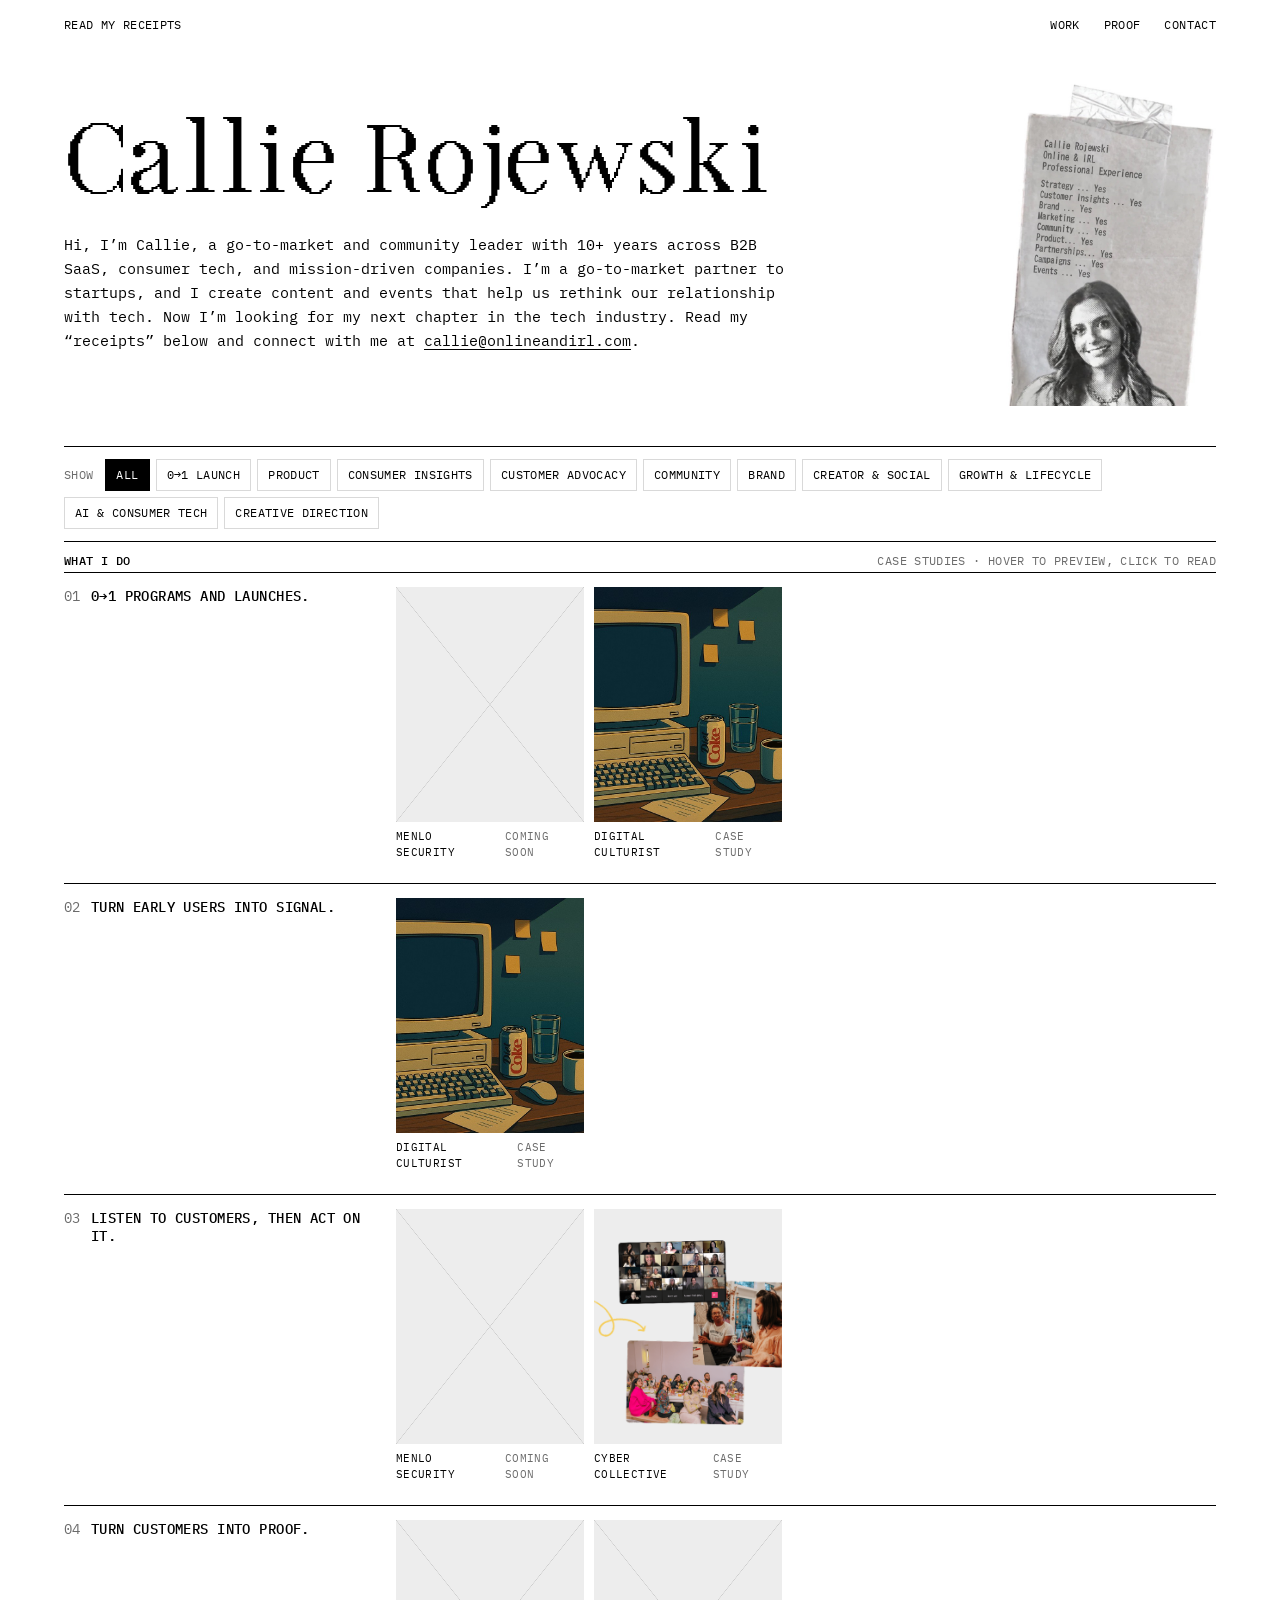
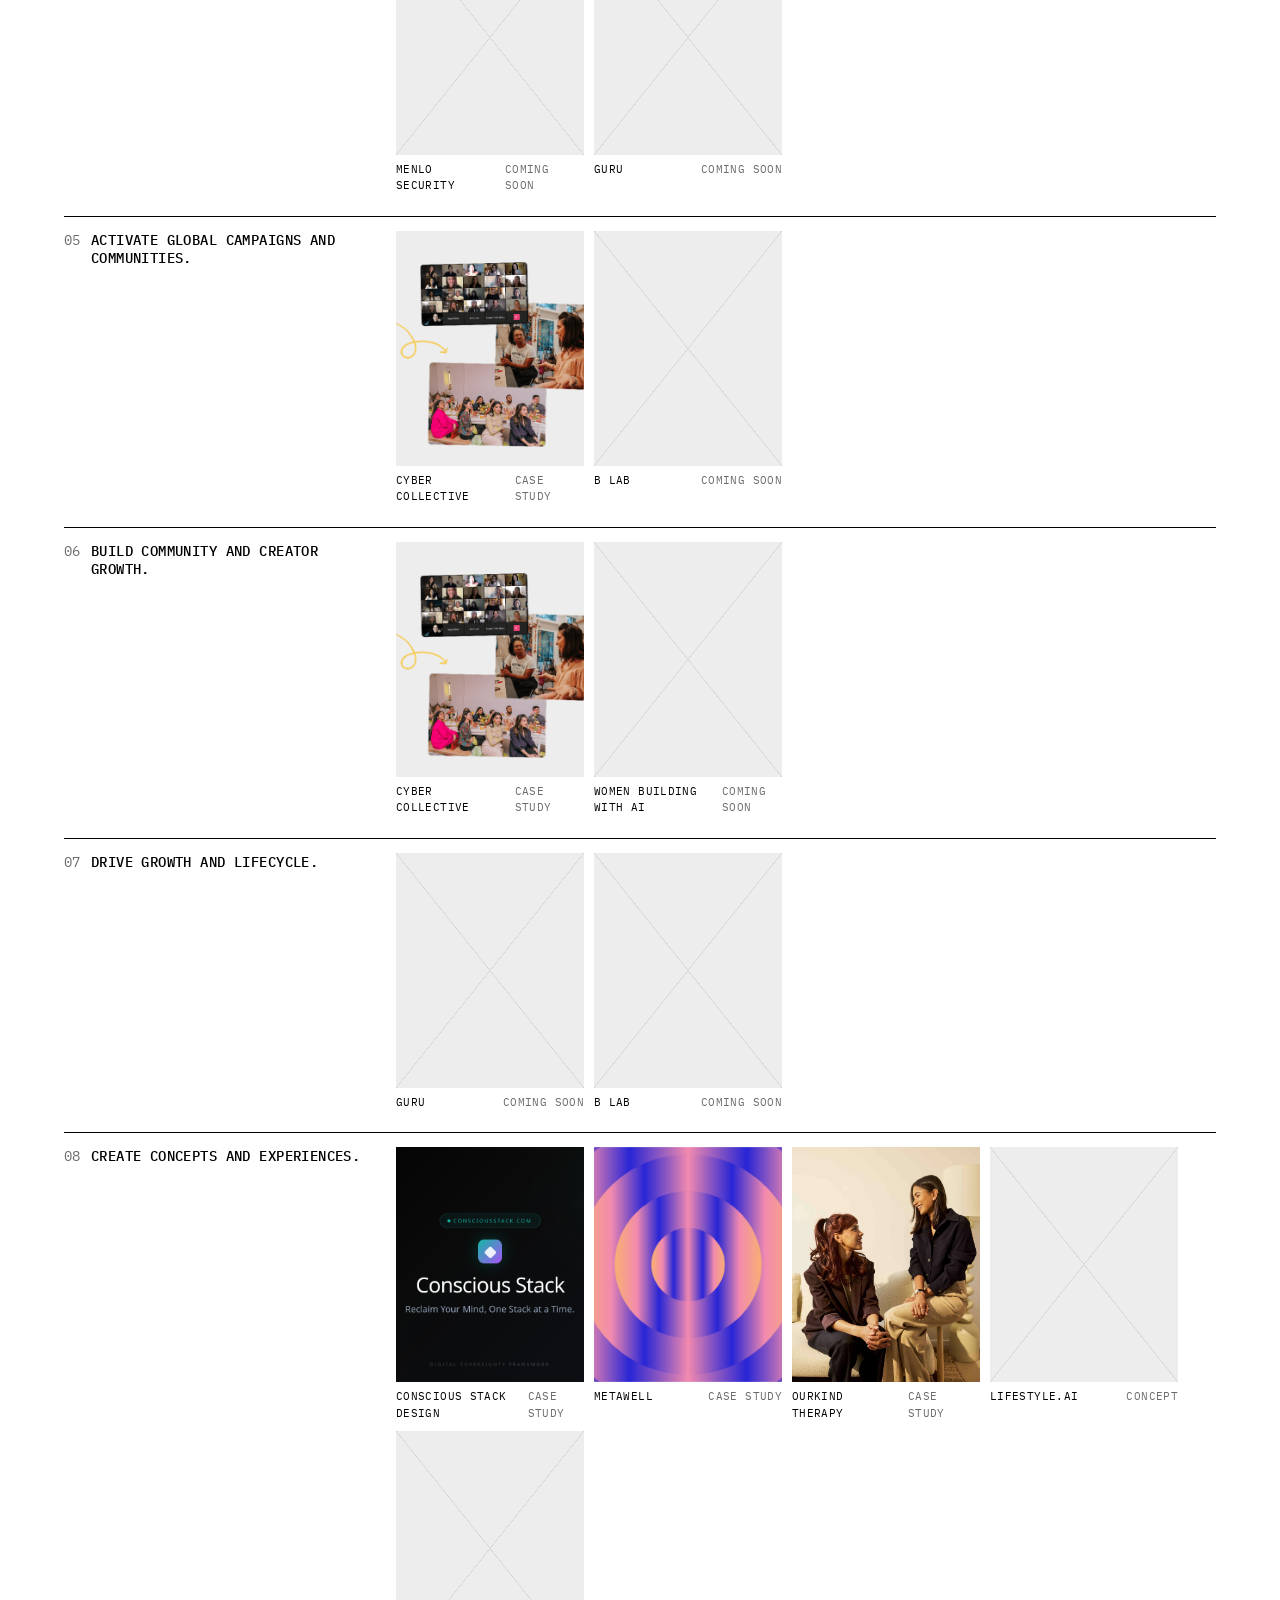
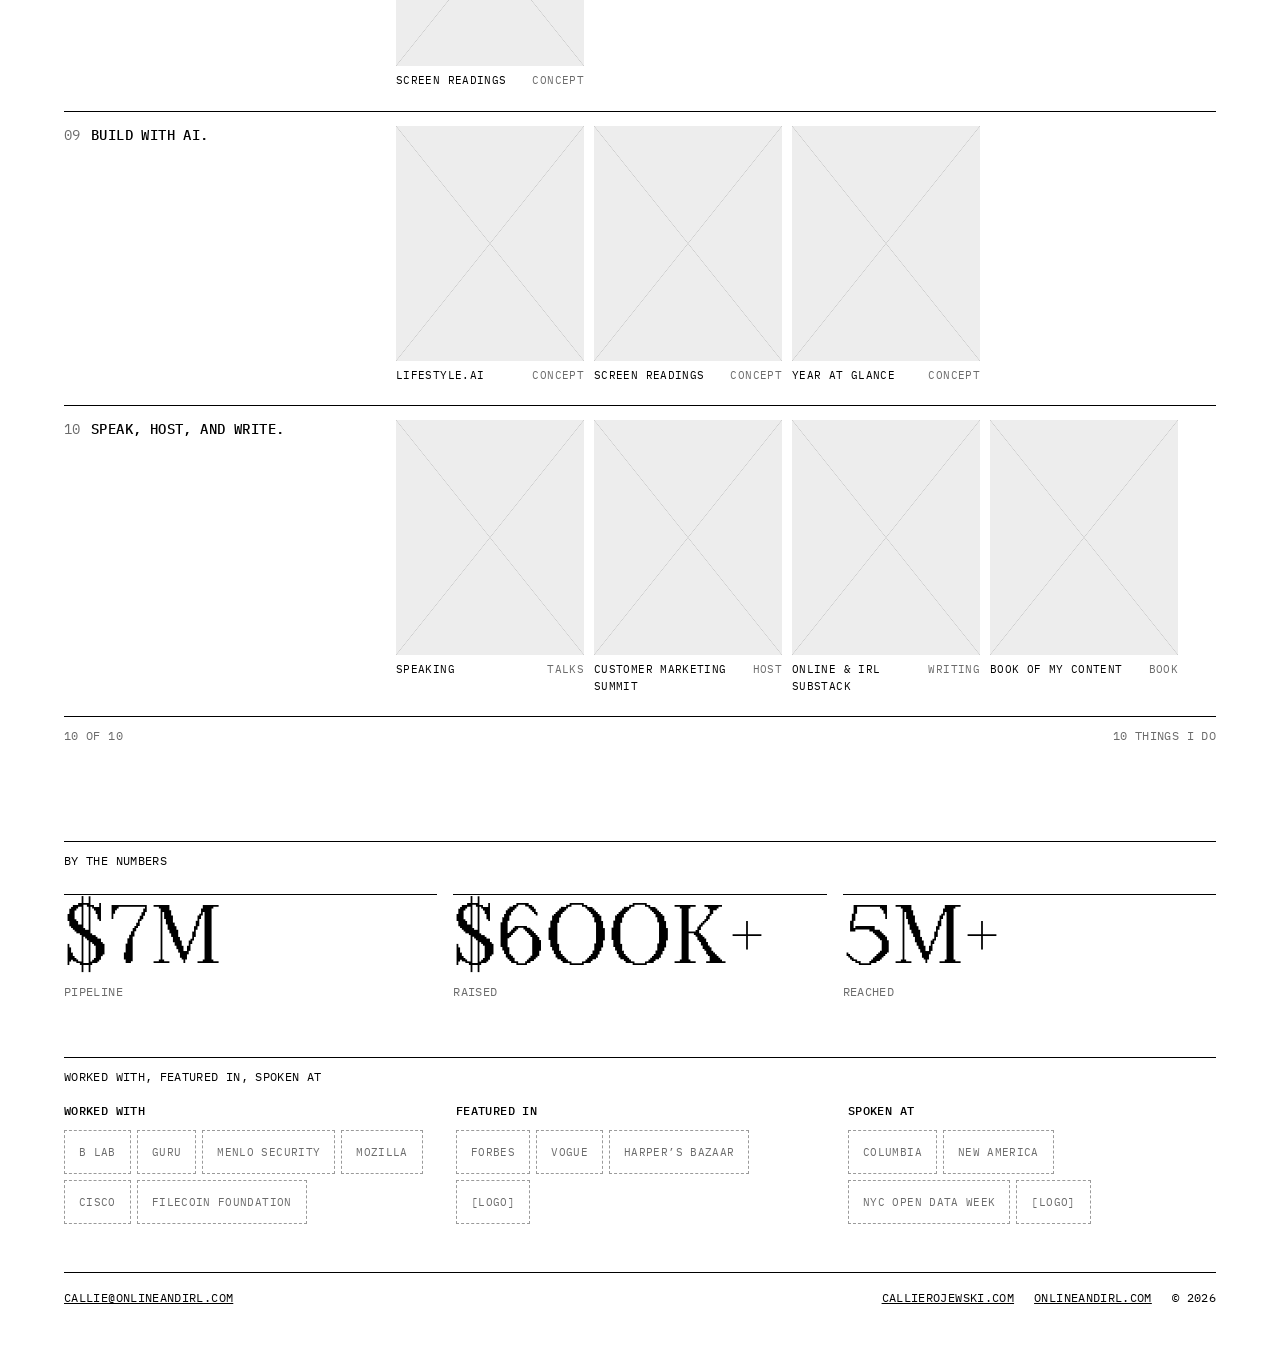
==== index.html @ 13fc6cf5 "Update filters: drop Go-to-Market and Speaking & Writing, split launches into 0→1 Launch and Product" ====
<!DOCTYPE html>
<html lang="en">
<head>
  <meta charset="UTF-8">
  <meta name="viewport" content="width=device-width, initial-scale=1.0">
  <title>Callie Rojewski — Case Studies</title>
  <meta name="description" content="Go-to-market and community leader. Case studies in brand, community and go-to-market strategy by Callie Rojewski.">
  <link rel="preconnect" href="https://fonts.googleapis.com">
  <link rel="preconnect" href="https://fonts.gstatic.com" crossorigin>
  <link href="https://fonts.googleapis.com/css2?family=IBM+Plex+Mono:wght@400;500&display=swap" rel="stylesheet">
  <style>
    @font-face {
      font-family: 'Antilag';
      src: url('fonts/Antilag.otf') format('opentype'),
           url('fonts/Antilag.ttf') format('truetype');
      font-weight: normal;
      font-style: normal;
      font-display: swap;
    }

    *, *::before, *::after { margin: 0; padding: 0; box-sizing: border-box; }

    :root {
      --bg: #FFFFFF;
      --ink: #000000;
      --mute: #6B6B6B;
      --line: #000000;
      --soft: #D9D9D9;
      --ph: #EDEDED;
      --display: 'Antilag', 'IBM Plex Mono', monospace;
      --mono: 'IBM Plex Mono', ui-monospace, monospace;
    }

    html { scroll-behavior: smooth; }
    body {
      background: var(--bg);
      color: var(--ink);
      font-family: var(--mono);
      font-size: 12px;
      line-height: 1.5;
      letter-spacing: .03em;
      -webkit-font-smoothing: antialiased;
    }
    a { color: inherit; }
    a:hover { color: var(--mute); }
    button { font: inherit; letter-spacing: inherit; cursor: pointer; }
    :focus-visible { outline: 2px solid var(--ink); outline-offset: 2px; }

    .wrap { max-width: 1200px; margin: 0 auto; padding: 0 24px; }
    .caps { text-transform: uppercase; }

    /* NAV */
    .nav {
      display: flex; justify-content: space-between; gap: 16px; flex-wrap: wrap;
      padding: 16px 0; text-transform: uppercase;
    }
    .nav a { text-decoration: none; }
    .nav-links { display: flex; gap: 24px; }

    /* HERO */
    .hero {
      padding: 32px 0 40px;
      display: grid; grid-template-columns: minmax(0, 1fr) minmax(180px, 220px);
      gap: 40px; align-items: start;
    }
    .hero-text { padding-top: 48px; }
    .hero-receipt img { display: block; width: 100%; height: auto; }
    .hero h1 {
      font-family: var(--display); font-weight: normal;
      font-size: clamp(40px, 6.5vw, 88px);
      line-height: .9; letter-spacing: 0;
    }
    .hero p {
      max-width: 720px; margin-top: 28px;
      font-size: 15px; line-height: 1.6; letter-spacing: 0;
    }
    .hero p a { text-underline-offset: 3px; }

    /* FILTERS */
    .filters {
      border-top: 1px solid var(--line);
      padding: 12px 0; display: flex; gap: 6px; flex-wrap: wrap; align-items: center;
      text-transform: uppercase;
    }
    .filters .label { color: var(--mute); margin-right: 6px; }
    .chip {
      border: 1px solid var(--soft); background: var(--bg); color: var(--ink);
      padding: 6px 10px; min-height: 32px; text-transform: uppercase;
    }
    .chip:hover { border-color: var(--ink); }
    .chip[aria-pressed="true"] { background: var(--ink); color: var(--bg); border-color: var(--ink); }

    /* INDEX ROWS */
    .row {
      display: flex; flex-wrap: wrap; gap: 16px;
      border-top: 1px solid var(--line);
      padding: 10px 0 14px; text-decoration: none; text-transform: uppercase;
    }
    .row[hidden] { display: none; }
    a.row:hover { color: var(--ink); }
    .row-meta {
      flex: 1 1 240px; max-width: 340px; min-height: 150px;
      display: flex; flex-direction: column; justify-content: space-between; gap: 12px;
    }
    .row-name { text-decoration: underline; text-underline-offset: 3px; }
    .row-sum { color: var(--mute); text-transform: none; letter-spacing: 0; max-width: 300px; }
    .row-foot { display: flex; justify-content: space-between; gap: 12px; }
    .row-foot .go { visibility: hidden; }
    a.row:hover .row-foot .go, a.row:focus-visible .row-foot .go { visibility: visible; }
    .soon { color: var(--mute); }

    .thumbs { flex: 999 1 520px; min-width: 0; display: flex; gap: 4px; }
    .thumb {
      height: 150px; overflow: hidden; background: var(--ph); position: relative;
    }
    .thumb.lg { flex: 0 1 380px; }
    .thumb.sm { flex: 0 0 112px; }
    .thumb img {
      width: 100%; height: 100%; object-fit: cover; display: block;
    }
    .thumb.fit img { object-fit: contain; padding: 18px; background: #fff; }
    .thumb.ph {
      background-color: var(--ph);
      background-image:
        linear-gradient(to top right, transparent calc(50% - .5px), #C9C9C9 50%, transparent calc(50% + .5px)),
        linear-gradient(to top left, transparent calc(50% - .5px), #C9C9C9 50%, transparent calc(50% + .5px));
    }
    .more {
      flex: 0 0 112px; height: 150px; border: 1px solid var(--soft);
      display: flex; align-items: center; justify-content: center;
    }

    .row-tags { color: var(--mute); font-size: 10px; }
    .section-head {
      border-top: 1px solid var(--line); padding: 10px 0 2px;
      display: flex; justify-content: space-between; gap: 16px;
      text-transform: uppercase; font-weight: 500;
    }
    .section-head span + span { color: var(--mute); font-weight: 400; }
    .concepts-head { margin-top: 56px; border-top-width: 2px; }
    #concepts[hidden] { display: none; }
    /* WHAT I DO ROWS */
    .do-row {
      display: grid; grid-template-columns: minmax(200px, 300px) minmax(0, 1fr); gap: 32px;
      border-top: 1px solid var(--line); padding: 14px 0 22px;
    }
    .do-row[hidden] { display: none; }
    .do-text { display: flex; flex-direction: column; gap: 10px; }
    .do-text h2 {
      font-family: var(--mono); font-weight: 500; font-size: 14px; line-height: 1.35;
      text-transform: uppercase; letter-spacing: .03em; display: flex; gap: 10px;
    }
    .do-num { color: var(--mute); font-weight: 400; }
    .do-text p { font-size: 13px; line-height: 1.6; letter-spacing: 0; color: #222; }

    .tiles { display: grid; grid-template-columns: repeat(auto-fill, 188px); gap: 10px; align-content: start; }
    .tile { display: flex; flex-direction: column; gap: 6px; text-decoration: none; color: var(--ink); outline-offset: 3px; }
    .tile-img {
      position: relative; display: block; aspect-ratio: 4 / 5; overflow: hidden; background: var(--ph);
    }
    .tile-img img { position: absolute; inset: 0; width: 100%; height: 100%; object-fit: cover; display: block; }
    .tile-img.ph {
      background-image:
        linear-gradient(to top right, transparent calc(50% - .5px), #C9C9C9 50%, transparent calc(50% + .5px)),
        linear-gradient(to top left, transparent calc(50% - .5px), #C9C9C9 50%, transparent calc(50% + .5px));
    }
    .tile-card {
      position: absolute; inset: 0; padding: 14px; background: rgba(255,255,255,.97);
      border: 1px solid var(--ink);
      display: flex; flex-direction: column; justify-content: space-between; gap: 10px;
      text-transform: uppercase; font-size: 11px; line-height: 1.45;
      opacity: 0; transition: opacity .18s ease;
    }
    .tile:hover .tile-card, .tile:focus-visible .tile-card { opacity: 1; }
    .tile-sum { text-transform: none; letter-spacing: 0; color: var(--mute); font-size: 12px; line-height: 1.5; }
    .tile-card .row-foot { display: flex; justify-content: space-between; gap: 8px; }
    .tile-label { display: flex; justify-content: space-between; gap: 8px; text-transform: uppercase; font-size: 11px; }
    .tile-kind { color: var(--mute); }
    a.tile:hover { color: var(--ink); }
    .is-soon { cursor: default; }
    @media (hover: none) { .tile-card { display: none; } }
    @media (max-width: 860px) {
      .do-row { grid-template-columns: 1fr; gap: 16px; }
      .tiles { display: flex; overflow-x: auto; scrollbar-width: none; padding-bottom: 2px; }
      .tile { flex: 0 0 200px; }
    }
    .count {
      border-top: 1px solid var(--line); padding: 10px 0 0;
      display: flex; justify-content: space-between; gap: 16px; flex-wrap: wrap;
      color: var(--mute); text-transform: uppercase;
    }
    .empty { display: none; padding: 32px 0; text-transform: uppercase; color: var(--mute); border-top: 1px solid var(--line); }
    .empty.on { display: block; }

    /* PROOF: stats + logos */
    .proof { margin-top: 96px; }
    .section-label {
      border-top: 1px solid var(--line); padding: 10px 0 0; text-transform: uppercase;
    }
    .stats {
      display: grid; grid-template-columns: repeat(3, minmax(0, 1fr)); gap: 16px;
      padding: 24px 0 56px;
    }
    .stat { border-top: 1px solid var(--line); padding-top: 10px; display: flex; flex-direction: column; gap: 6px; text-transform: uppercase; }
    .stat b { font-family: var(--display); font-weight: normal; font-size: clamp(40px, 6vw, 72px); line-height: 1; letter-spacing: 0; }
    .stat span { color: var(--mute); }

    .logos {
      display: grid; grid-template-columns: repeat(auto-fit, minmax(280px, 1fr)); gap: 24px;
      padding: 16px 0 48px; text-transform: uppercase;
    }
    .logo-group { display: flex; flex-wrap: wrap; gap: 6px; align-content: flex-start; }
    .logo-group h3 { width: 100%; font-weight: 500; font-size: inherit; margin-bottom: 4px; }
    .logo {
      display: flex; align-items: center; height: 44px; padding: 0 14px;
      border: 1px dashed #9A9A9A; color: var(--mute); font-size: 11px;
    }

    /* FOOTER */
    .footer {
      border-top: 1px solid var(--line); padding: 16px 0 40px;
      display: flex; justify-content: space-between; gap: 16px; flex-wrap: wrap;
      text-transform: uppercase;
    }
    .footer nav { display: flex; gap: 20px; flex-wrap: wrap; }

    @media (max-width: 640px) {
      .wrap { padding: 0 16px; }
      .hero { padding: 24px 0 36px; grid-template-columns: 1fr; gap: 24px; }
      .hero-receipt { max-width: 260px; justify-self: center; }
      .hero-text { padding-top: 0; }
      .hero p { font-size: 14px; }
      .row-meta { min-height: 0; max-width: none; }
      .thumbs { overflow-x: auto; scrollbar-width: none; }
      .thumb, .more { height: 120px; }
      .thumb.lg { flex: 0 0 240px; }
      .thumb.sm, .more { flex: 0 0 90px; }
      .stats { grid-template-columns: 1fr; padding-bottom: 32px; }
      .proof { margin-top: 64px; }
    }
  </style>
</head>
<body>
<div class="wrap">

  <nav class="nav" aria-label="Main">
    <a href="index.html">Read my receipts</a>
    <div class="nav-links">
      <a href="#work">Work</a>
      <a href="#proof">Proof</a>
      <a href="mailto:callie@onlineandirl.com">Contact</a>
    </div>
  </nav>

  <header class="hero">
    <div class="hero-text">
      <h1>Callie Rojewski</h1>
      <p>Hi, I’m Callie, a go-to-market and community leader with 10+ years across B2B SaaS, consumer tech, and mission-driven companies. I’m a go-to-market partner to startups, and I create content and events that help us rethink our relationship with tech. Now I’m looking for my next chapter in the tech industry. Read my “receipts” below and connect with me at <a href="mailto:callie@onlineandirl.com">callie@onlineandirl.com</a>.</p>
    </div>
    <figure class="hero-receipt">
      <img src="images/receipt-header.jpg" width="680" height="1000" alt="A taped-up receipt reading Callie Rojewski, Online &amp; IRL, Professional Experience: Strategy, Customer Insights, Brand, Marketing, Community, Product, Partnerships, Campaigns and Events, each marked Yes, above a halftone photo of Callie.">
    </figure>
  </header>

  <main id="work">
    <div class="filters" role="group" aria-label="Filter by what I do">
      <span class="label">Show</span>
      <button type="button" class="chip" data-f="all" aria-pressed="true">All</button>
      <button type="button" class="chip" data-f="zero" aria-pressed="false">0→1 Launch</button>
      <button type="button" class="chip" data-f="product" aria-pressed="false">Product</button>
      <button type="button" class="chip" data-f="insights" aria-pressed="false">Consumer Insights</button>
      <button type="button" class="chip" data-f="advocacy" aria-pressed="false">Customer Advocacy</button>
      <button type="button" class="chip" data-f="community" aria-pressed="false">Community</button>
      <button type="button" class="chip" data-f="brand" aria-pressed="false">Brand</button>
      <button type="button" class="chip" data-f="creator" aria-pressed="false">Creator &amp; Social</button>
      <button type="button" class="chip" data-f="growth" aria-pressed="false">Growth &amp; Lifecycle</button>
      <button type="button" class="chip" data-f="ai" aria-pressed="false">AI &amp; Consumer Tech</button>
      <button type="button" class="chip" data-f="creative" aria-pressed="false">Creative Direction</button>
    </div>

    <div class="section-head"><span>What I do</span><span>Case studies · hover to preview, click to read</span></div>
    <section class="do-row" data-tags="zero product" aria-labelledby="do-1">
      <div class="do-text">
        <h2 id="do-1"><span class="do-num">01</span>0→1 programs and launches.</h2>
      </div>
      <div class="tiles">
        <div class="tile is-soon" tabindex="0"><span class="tile-img ph"><span class="tile-card"><span><span class="row-name">Menlo Security</span><br>Customer advocacy + CAB</span><span class="tile-sum">100+ enterprise advocates and $1M+ influenced revenue; a global Customer Advisory Board with $2M+ influenced ARR.</span><span class="row-tags">0→1 Launch · Product · Consumer Insights · Customer Advocacy</span><span class="row-foot"><span>[Years]</span><span class="soon">Coming soon</span></span></span></span><span class="tile-label"><span>Menlo Security</span><span class="tile-kind">Coming soon</span></span></div>
        <a class="tile" href="digital-culturist.html"><span class="tile-img"><img src="images/digital-culturist-hero.jpg" alt="" loading="lazy"><span class="tile-card"><span><span class="row-name">Digital Culturist</span><br>Fractional CMO · 0→1 GTM</span><span class="tile-sum">Go-to-market for an AI consumer product. 150+ beta members in 7 days, organic only, $0 paid spend.</span><span class="row-tags">0→1 Launch · Product · Consumer Insights · Community · AI &amp; Consumer Tech</span><span class="row-foot"><span>2025–Present</span><span>Read →</span></span></span></span><span class="tile-label"><span>Digital Culturist</span><span class="tile-kind">Case study</span></span></a>
      </div>
    </section>
    <section class="do-row" data-tags="community insights ai" aria-labelledby="do-2">
      <div class="do-text">
        <h2 id="do-2"><span class="do-num">02</span>Turn early users into signal.</h2>
      </div>
      <div class="tiles">
        <a class="tile" href="digital-culturist.html"><span class="tile-img"><img src="images/digital-culturist-hero.jpg" alt="" loading="lazy"><span class="tile-card"><span><span class="row-name">Digital Culturist</span><br>Fractional CMO · 0→1 GTM</span><span class="tile-sum">Go-to-market for an AI consumer product. 150+ beta members in 7 days, organic only, $0 paid spend.</span><span class="row-tags">0→1 Launch · Product · Consumer Insights · Community · AI &amp; Consumer Tech</span><span class="row-foot"><span>2025–Present</span><span>Read →</span></span></span></span><span class="tile-label"><span>Digital Culturist</span><span class="tile-kind">Case study</span></span></a>
      </div>
    </section>
    <section class="do-row" data-tags="insights" aria-labelledby="do-3">
      <div class="do-text">
        <h2 id="do-3"><span class="do-num">03</span>Listen to customers, then act on it.</h2>
      </div>
      <div class="tiles">
        <div class="tile is-soon" tabindex="0"><span class="tile-img ph"><span class="tile-card"><span><span class="row-name">Menlo Security</span><br>Customer advocacy + CAB</span><span class="tile-sum">100+ enterprise advocates and $1M+ influenced revenue; a global Customer Advisory Board with $2M+ influenced ARR.</span><span class="row-tags">0→1 Launch · Product · Consumer Insights · Customer Advocacy</span><span class="row-foot"><span>[Years]</span><span class="soon">Coming soon</span></span></span></span><span class="tile-label"><span>Menlo Security</span><span class="tile-kind">Coming soon</span></span></div>
        <a class="tile" href="cyber-collective.html"><span class="tile-img"><img src="images/cyber-collective-workshops.png" alt="" loading="lazy"><span class="tile-card"><span><span class="row-name">Cyber Collective</span><br>Chief Strategy &amp; Marketing Officer</span><span class="tile-sum">Internet Street Smarts: scaling a digital safety movement to 14+ countries. $600K+ in philanthropic funding, 5M+ people reached.</span><span class="row-tags">Consumer Insights · Community · Brand · Creator &amp; Social</span><span class="row-foot"><span>2021–Present</span><span>Read →</span></span></span></span><span class="tile-label"><span>Cyber Collective</span><span class="tile-kind">Case study</span></span></a>
      </div>
    </section>
    <section class="do-row" data-tags="advocacy" aria-labelledby="do-4">
      <div class="do-text">
        <h2 id="do-4"><span class="do-num">04</span>Turn customers into proof.</h2>
      </div>
      <div class="tiles">
        <div class="tile is-soon" tabindex="0"><span class="tile-img ph"><span class="tile-card"><span><span class="row-name">Menlo Security</span><br>Customer advocacy + CAB</span><span class="tile-sum">100+ enterprise advocates and $1M+ influenced revenue; a global Customer Advisory Board with $2M+ influenced ARR.</span><span class="row-tags">0→1 Launch · Product · Consumer Insights · Customer Advocacy</span><span class="row-foot"><span>[Years]</span><span class="soon">Coming soon</span></span></span></span><span class="tile-label"><span>Menlo Security</span><span class="tile-kind">Coming soon</span></span></div>
        <div class="tile is-soon" tabindex="0"><span class="tile-img ph"><span class="tile-card"><span><span class="row-name">Guru</span><br>[Role]</span><span class="tile-sum">Tripled G2 reviews, case studies that drove 2x conversion, and community programs behind 68% ARR growth.</span><span class="row-tags">Customer Advocacy · Growth &amp; Lifecycle</span><span class="row-foot"><span>[Years]</span><span class="soon">Coming soon</span></span></span></span><span class="tile-label"><span>Guru</span><span class="tile-kind">Coming soon</span></span></div>
      </div>
    </section>
    <section class="do-row" data-tags="community brand" aria-labelledby="do-5">
      <div class="do-text">
        <h2 id="do-5"><span class="do-num">05</span>Activate global campaigns and communities.</h2>
      </div>
      <div class="tiles">
        <a class="tile" href="cyber-collective.html"><span class="tile-img"><img src="images/cyber-collective-workshops.png" alt="" loading="lazy"><span class="tile-card"><span><span class="row-name">Cyber Collective</span><br>Chief Strategy &amp; Marketing Officer</span><span class="tile-sum">Internet Street Smarts: scaling a digital safety movement to 14+ countries. $600K+ in philanthropic funding, 5M+ people reached.</span><span class="row-tags">Consumer Insights · Community · Brand · Creator &amp; Social</span><span class="row-foot"><span>2021–Present</span><span>Read →</span></span></span></span><span class="tile-label"><span>Cyber Collective</span><span class="tile-kind">Case study</span></span></a>
        <div class="tile is-soon" tabindex="0"><span class="tile-img ph"><span class="tile-card"><span><span class="row-name">B Lab</span><br>B Corp Month</span><span class="tile-sum">650K+ people reached on a minimal budget; launched bthechange.com to 15K+ followers and 7,500 subscribers.</span><span class="row-tags">Community · Brand · Growth &amp; Lifecycle</span><span class="row-foot"><span>2018</span><span class="soon">Coming soon</span></span></span></span><span class="tile-label"><span>B Lab</span><span class="tile-kind">Coming soon</span></span></div>
      </div>
    </section>
    <section class="do-row" data-tags="community creator" aria-labelledby="do-6">
      <div class="do-text">
        <h2 id="do-6"><span class="do-num">06</span>Build community and creator growth.</h2>
      </div>
      <div class="tiles">
        <a class="tile" href="cyber-collective.html"><span class="tile-img"><img src="images/cyber-collective-workshops.png" alt="" loading="lazy"><span class="tile-card"><span><span class="row-name">Cyber Collective</span><br>Chief Strategy &amp; Marketing Officer</span><span class="tile-sum">Internet Street Smarts: scaling a digital safety movement to 14+ countries. $600K+ in philanthropic funding, 5M+ people reached.</span><span class="row-tags">Consumer Insights · Community · Brand · Creator &amp; Social</span><span class="row-foot"><span>2021–Present</span><span>Read →</span></span></span></span><span class="tile-label"><span>Cyber Collective</span><span class="tile-kind">Case study</span></span></a>
        <div class="tile is-soon" tabindex="0"><span class="tile-img ph"><span class="tile-card"><span><span class="row-name">Women Building with AI</span><br>Co-founder</span><span class="tile-sum">Co-founded a community of 400+ women building with AI.</span><span class="row-tags">Community · Creator &amp; Social</span><span class="row-foot"><span>2024–</span><span class="soon">Coming soon</span></span></span></span><span class="tile-label"><span>Women Building with AI</span><span class="tile-kind">Coming soon</span></span></div>
      </div>
    </section>
    <section class="do-row" data-tags="growth" aria-labelledby="do-7">
      <div class="do-text">
        <h2 id="do-7"><span class="do-num">07</span>Drive growth and lifecycle.</h2>
      </div>
      <div class="tiles">
        <div class="tile is-soon" tabindex="0"><span class="tile-img ph"><span class="tile-card"><span><span class="row-name">Guru</span><br>[Role]</span><span class="tile-sum">Tripled G2 reviews, case studies that drove 2x conversion, and community programs behind 68% ARR growth.</span><span class="row-tags">Customer Advocacy · Growth &amp; Lifecycle</span><span class="row-foot"><span>[Years]</span><span class="soon">Coming soon</span></span></span></span><span class="tile-label"><span>Guru</span><span class="tile-kind">Coming soon</span></span></div>
        <div class="tile is-soon" tabindex="0"><span class="tile-img ph"><span class="tile-card"><span><span class="row-name">B Lab</span><br>B Corp Month</span><span class="tile-sum">650K+ people reached on a minimal budget; launched bthechange.com to 15K+ followers and 7,500 subscribers.</span><span class="row-tags">Community · Brand · Growth &amp; Lifecycle</span><span class="row-foot"><span>2018</span><span class="soon">Coming soon</span></span></span></span><span class="tile-label"><span>B Lab</span><span class="tile-kind">Coming soon</span></span></div>
      </div>
    </section>
    <section class="do-row" data-tags="creative brand" aria-labelledby="do-8">
      <div class="do-text">
        <h2 id="do-8"><span class="do-num">08</span>Create concepts and experiences.</h2>
      </div>
      <div class="tiles">
        <a class="tile" href="conscious-stack-design.html"><span class="tile-img"><img src="images/conscious-stack-og.png" alt="" loading="lazy"><span class="tile-card"><span><span class="row-name">Conscious Stack Design</span><br>CMO partnership</span><span class="tile-sum">Building the movement infrastructure for conscious tech: brand narrative, community architecture and practitioner certification.</span><span class="row-tags">Brand · Creative Direction</span><span class="row-foot"><span>[Years]</span><span>Read →</span></span></span></span><span class="tile-label"><span>Conscious Stack Design</span><span class="tile-kind">Case study</span></span></a>
        <a class="tile" href="meta-well.html"><span class="tile-img"><img src="images/metawell-featured.png" alt="" loading="lazy"><span class="tile-card"><span><span class="row-name">MetaWell</span><br>Fractional strategy &amp; GTM</span><span class="tile-sum">From wellness content to a community of practice: brand story, editorial voice and a $40 membership tier.</span><span class="row-tags">Brand · Creative Direction</span><span class="row-foot"><span>2024–2025</span><span>Read →</span></span></span></span><span class="tile-label"><span>MetaWell</span><span class="tile-kind">Case study</span></span></a>
        <a class="tile" href="ourkind.html"><span class="tile-img"><img src="images/ourkind-therapists.jpg" alt="" loading="lazy"><span class="tile-card"><span><span class="row-name">OurKind Therapy</span><br>Brand &amp; community infrastructure</span><span class="tile-sum">Brand and community for a modern therapy practice. 3x monthly inquiries and a first group cohort filled, all organic.</span><span class="row-tags">Brand · Creative Direction</span><span class="row-foot"><span>2024–Present</span><span>Read →</span></span></span></span><span class="tile-label"><span>OurKind Therapy</span><span class="tile-kind">Case study</span></span></a>
        <div class="tile is-soon" tabindex="0"><span class="tile-img ph"><span class="tile-card"><span><span class="row-name">Lifestyle.AI</span><br>Concept brand built with AI</span><span class="tile-sum">[One-line description]</span><span class="row-tags">Brand · AI &amp; Consumer Tech · Creative Direction</span><span class="row-foot"><span>[Year]</span><span class="soon">In progress</span></span></span></span><span class="tile-label"><span>Lifestyle.AI</span><span class="tile-kind">Concept</span></span></div>
        <div class="tile is-soon" tabindex="0"><span class="tile-img ph"><span class="tile-card"><span><span class="row-name">Screen Readings</span><br>Concept brand built with AI</span><span class="tile-sum">[One-line description]</span><span class="row-tags">Brand · AI &amp; Consumer Tech · Creative Direction</span><span class="row-foot"><span>[Year]</span><span class="soon">In progress</span></span></span></span><span class="tile-label"><span>Screen Readings</span><span class="tile-kind">Concept</span></span></div>
      </div>
    </section>
    <section class="do-row" data-tags="ai creative" aria-labelledby="do-9">
      <div class="do-text">
        <h2 id="do-9"><span class="do-num">09</span>Build with AI.</h2>
      </div>
      <div class="tiles">
        <div class="tile is-soon" tabindex="0"><span class="tile-img ph"><span class="tile-card"><span><span class="row-name">Lifestyle.AI</span><br>Concept brand built with AI</span><span class="tile-sum">[One-line description]</span><span class="row-tags">Brand · AI &amp; Consumer Tech · Creative Direction</span><span class="row-foot"><span>[Year]</span><span class="soon">In progress</span></span></span></span><span class="tile-label"><span>Lifestyle.AI</span><span class="tile-kind">Concept</span></span></div>
        <div class="tile is-soon" tabindex="0"><span class="tile-img ph"><span class="tile-card"><span><span class="row-name">Screen Readings</span><br>Concept brand built with AI</span><span class="tile-sum">[One-line description]</span><span class="row-tags">Brand · AI &amp; Consumer Tech · Creative Direction</span><span class="row-foot"><span>[Year]</span><span class="soon">In progress</span></span></span></span><span class="tile-label"><span>Screen Readings</span><span class="tile-kind">Concept</span></span></div>
        <div class="tile is-soon" tabindex="0"><span class="tile-img ph"><span class="tile-card"><span><span class="row-name">Year at Glance</span><br>AI build</span><span class="tile-sum">[One-line description]</span><span class="row-tags">AI &amp; Consumer Tech · Creative Direction</span><span class="row-foot"><span>[Year]</span><span class="soon">In progress</span></span></span></span><span class="tile-label"><span>Year at Glance</span><span class="tile-kind">Concept</span></span></div>
      </div>
    </section>
    <section class="do-row" data-tags="" aria-labelledby="do-10">
      <div class="do-text">
        <h2 id="do-10"><span class="do-num">10</span>Speak, host, and write.</h2>
      </div>
      <div class="tiles">
        <div class="tile is-soon" tabindex="0"><span class="tile-img ph"><span class="tile-card"><span><span class="row-name">Speaking</span><br>Talks + panels</span><span class="tile-sum">I&#x27;ve spoken at Columbia University, New America, NYC Open Data Week, and Philly Tech Week.</span><span class="row-tags"></span><span class="row-foot"><span>[Years]</span><span class="soon">Details soon</span></span></span></span><span class="tile-label"><span>Speaking</span><span class="tile-kind">Talks</span></span></div>
        <div class="tile is-soon" tabindex="0"><span class="tile-img ph"><span class="tile-card"><span><span class="row-name">Customer Marketing Summit</span><br>Host</span><span class="tile-sum">Hosted the Customer Marketing Summit twice.</span><span class="row-tags"></span><span class="row-foot"><span>[Years]</span><span class="soon">Details soon</span></span></span></span><span class="tile-label"><span>Customer Marketing Summit</span><span class="tile-kind">Host</span></span></div>
        <div class="tile is-soon" tabindex="0"><span class="tile-img ph"><span class="tile-card"><span><span class="row-name">Online &amp; IRL Substack</span><br>Writer</span><span class="tile-sum">I write the Online &amp; IRL Substack.</span><span class="row-tags"></span><span class="row-foot"><span>[Years]–</span><span class="soon">Details soon</span></span></span></span><span class="tile-label"><span>Online &amp; IRL Substack</span><span class="tile-kind">Writing</span></span></div>
        <div class="tile is-soon" tabindex="0"><span class="tile-img ph"><span class="tile-card"><span><span class="row-name">Book of My Content</span><br>Self-published book</span><span class="tile-sum">I self-published Book of My Content.</span><span class="row-tags"></span><span class="row-foot"><span>[Year]</span><span class="soon">Details soon</span></span></span></span><span class="tile-label"><span>Book of My Content</span><span class="tile-kind">Book</span></span></div>
      </div>
    </section>

    <p class="empty" id="empty">Nothing in this filter yet.</p>
    <div class="count">
      <span id="count"></span>
      <span>10 things I do</span>
    </div>
  </main>

  <section class="proof" id="proof" aria-label="Proof">
    <div class="section-label">By the numbers</div>
    <div class="stats">
      <div class="stat"><b>$7M</b><span>Pipeline</span></div>
      <div class="stat"><b>$600K+</b><span>Raised</span></div>
      <div class="stat"><b>5M+</b><span>Reached</span></div>
    </div>

    <div class="section-label">Worked with, featured in, spoken at</div>
    <div class="logos">
      <div class="logo-group">
        <h3>Worked with</h3>
        <span class="logo">B Lab</span><span class="logo">Guru</span><span class="logo">Menlo Security</span><span class="logo">Mozilla</span><span class="logo">Cisco</span><span class="logo">Filecoin Foundation</span>
      </div>
      <div class="logo-group">
        <h3>Featured in</h3>
        <span class="logo">Forbes</span><span class="logo">Vogue</span><span class="logo">Harper’s Bazaar</span><span class="logo">[Logo]</span>
      </div>
      <div class="logo-group">
        <h3>Spoken at</h3>
        <span class="logo">Columbia</span><span class="logo">New America</span><span class="logo">NYC Open Data Week</span><span class="logo">[Logo]</span>
      </div>
    </div>
  </section>

  <footer class="footer">
    <a href="mailto:callie@onlineandirl.com">callie@onlineandirl.com</a>
    <nav aria-label="Elsewhere">
      <a href="https://callierojewski.com" target="_blank" rel="noopener">callierojewski.com</a>
      <a href="https://onlineandirl.com" target="_blank" rel="noopener">onlineandirl.com</a>
      <span>© 2026</span>
    </nav>
  </footer>

</div>
<script>
  (function () {
    var chips = document.querySelectorAll('.chip');
    var rows = document.querySelectorAll('.do-row');
    var empty = document.getElementById('empty');

    function apply(f) {
      var shown = 0;
      rows.forEach(function (r) {
        var match = f === 'all' || r.dataset.tags.split(' ').indexOf(f) !== -1;
        r.hidden = !match;
        if (match) shown++;
      });
      chips.forEach(function (ch) { ch.setAttribute('aria-pressed', ch.dataset.f === f ? 'true' : 'false'); });
      document.getElementById('count').textContent = shown + ' of ' + rows.length;
      empty.classList.toggle('on', shown === 0);
    }

    chips.forEach(function (ch) {
      ch.addEventListener('click', function () { apply(ch.dataset.f); });
    });
    apply('all');
  })();
</script>
</body>
</html>
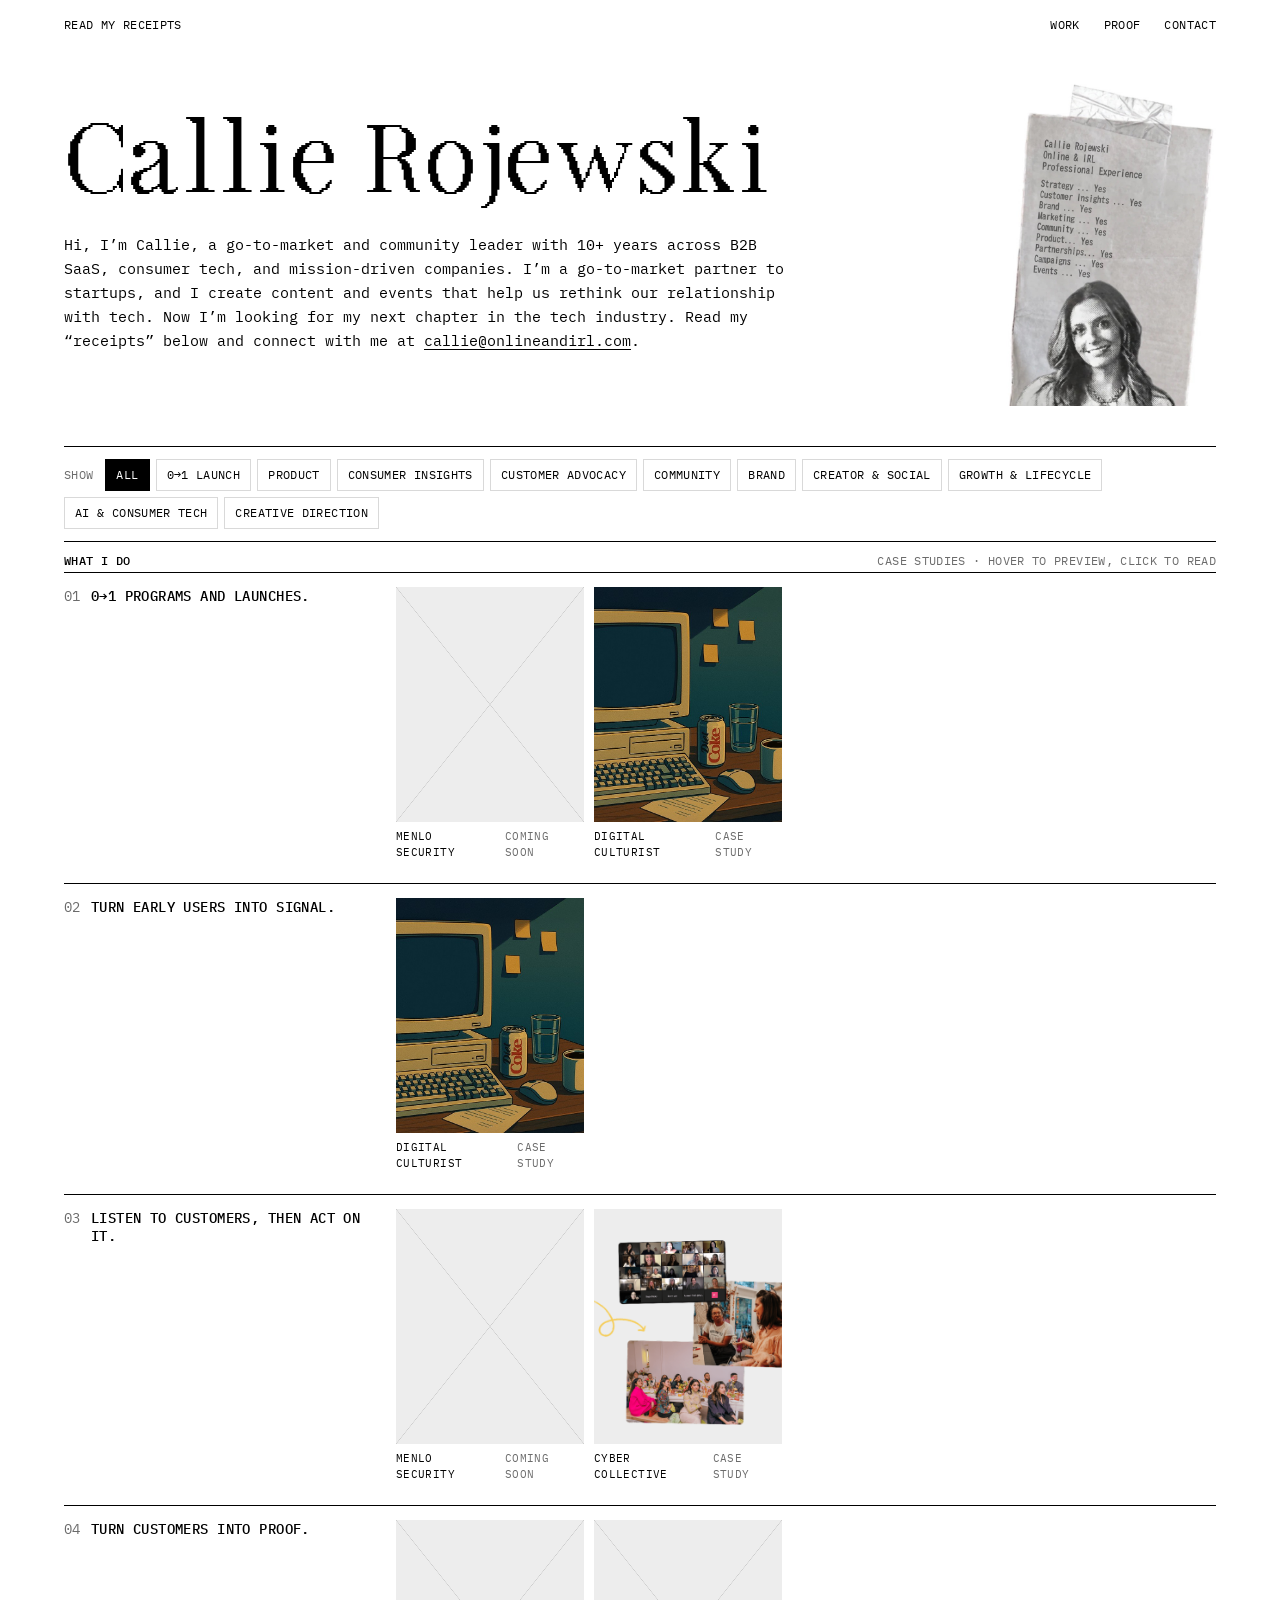
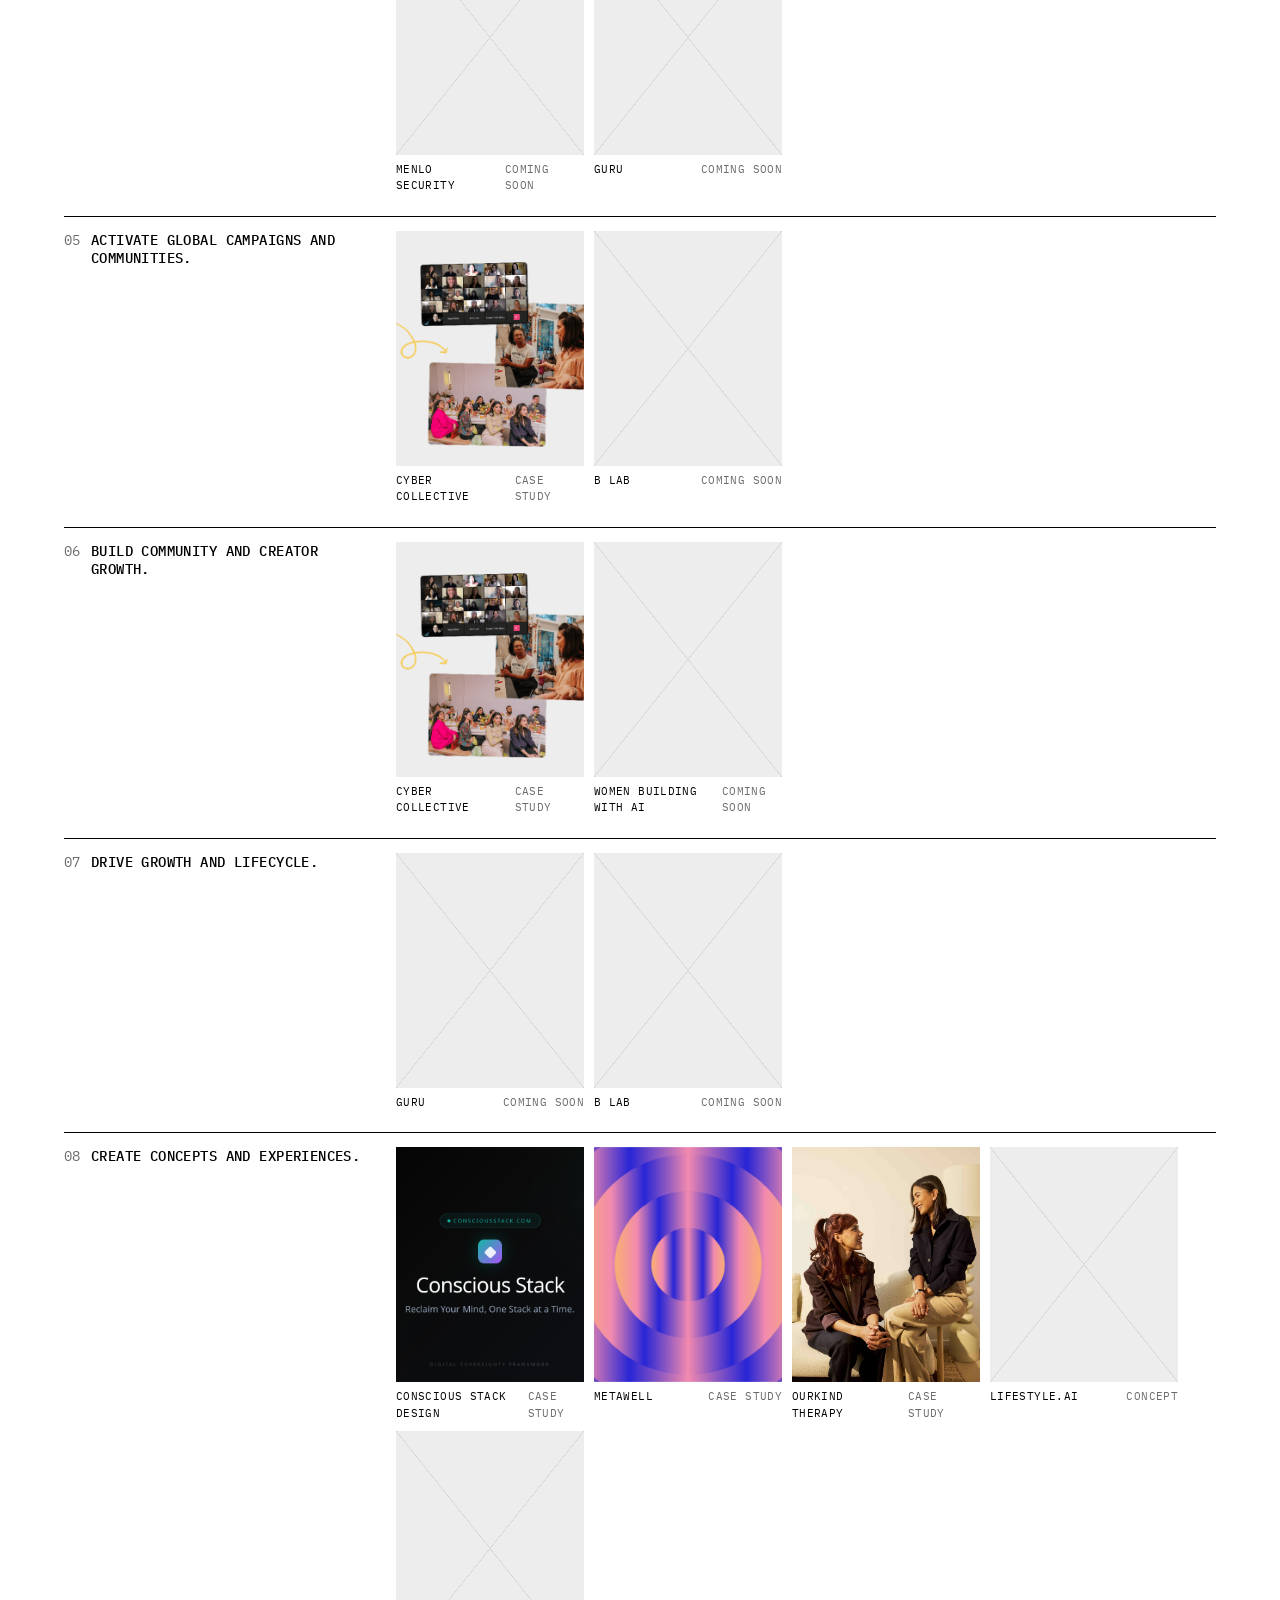
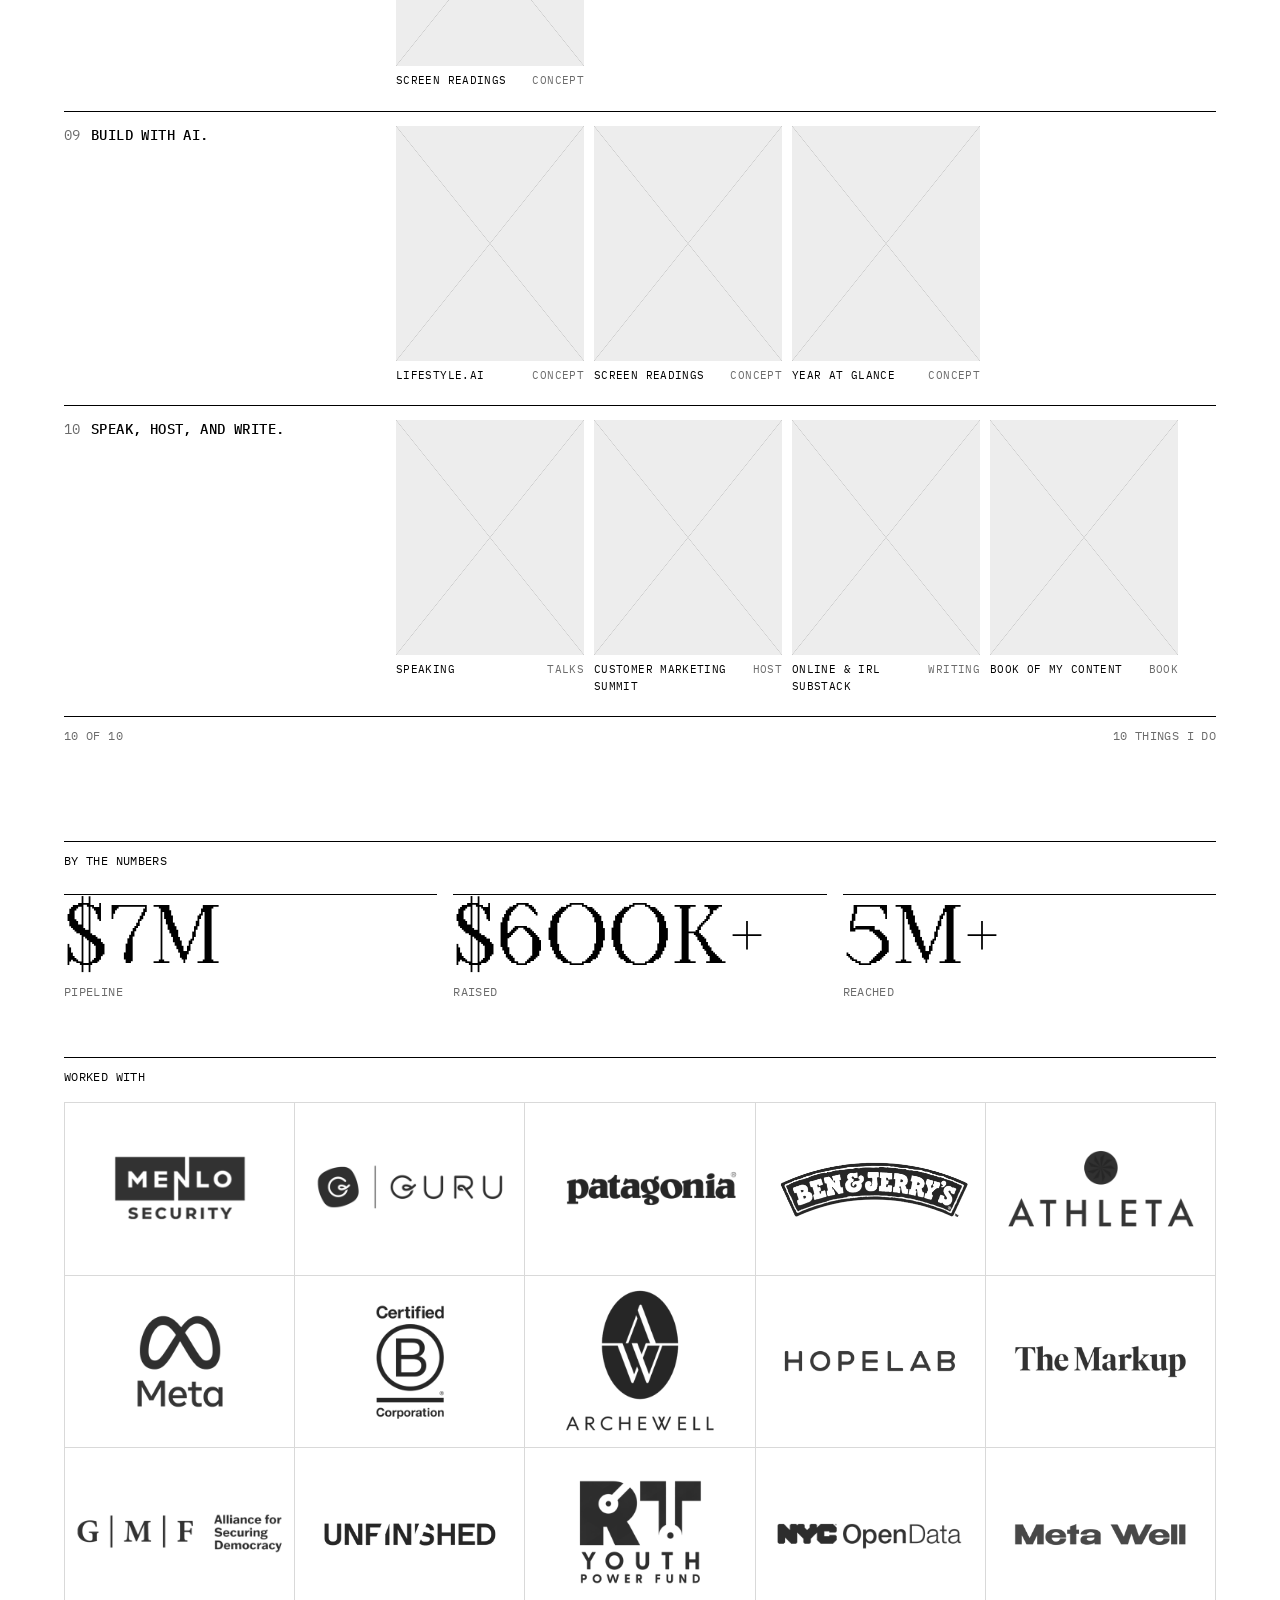
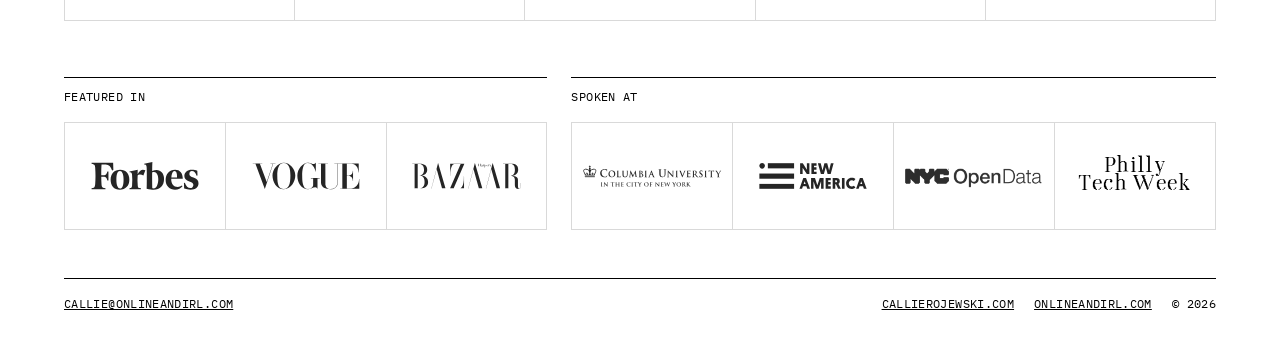
==== commit 9f0b3ed5: "Add Worked with logo wall and Featured in / Spoken at logos Co-Authored-By: Claude Opus 5.5 <noreply" ====
--- a/index.html
+++ b/index.html
@@ -216,6 +216,37 @@
       border: 1px dashed #9A9A9A; color: var(--mute); font-size: 11px;
     }
 
+    .logo-wall {
+      list-style: none; display: grid; grid-template-columns: repeat(5, minmax(0, 1fr));
+      border-top: 1px solid var(--soft); border-left: 1px solid var(--soft);
+      margin: 16px 0 56px;
+    }
+    .logo-wall li {
+      border-right: 1px solid var(--soft); border-bottom: 1px solid var(--soft);
+      aspect-ratio: 4 / 3; display: flex; align-items: center; justify-content: center;
+      overflow: hidden; background: #fff; padding: 0 6%;
+    }
+    .logo-wall img {
+      width: 100%; height: 100%; object-fit: contain; display: block;
+      mix-blend-mode: multiply; filter: grayscale(1);
+      transform: scale(var(--s, 1)); opacity: .85; transition: opacity .2s ease;
+    }
+    .logo-wall li:hover img { opacity: 1; }
+    @media (max-width: 860px) { .logo-wall { grid-template-columns: repeat(3, minmax(0, 1fr)); } }
+
+    .press { display: grid; grid-template-columns: 3fr 4fr; gap: 24px; margin-bottom: 48px; }
+    .logo-wall--sm { margin: 16px 0 0; }
+    .press > div:first-child .logo-wall--sm { grid-template-columns: repeat(3, minmax(0, 1fr)); }
+    .press > div:last-child .logo-wall--sm { grid-template-columns: repeat(4, minmax(0, 1fr)); }
+    .logo-wall--sm li { aspect-ratio: 3 / 2; padding: 0 16%; }
+    .logo-wall--sm img { filter: brightness(0); mix-blend-mode: normal; height: auto; max-height: 46%; }
+    .logo-wall--sm img.raster { filter: grayscale(1); mix-blend-mode: multiply; height: 100%; max-height: none; }
+    .wordmark { font-family: var(--display); font-size: 18px; line-height: 1; text-align: center; white-space: nowrap; }
+    @media (max-width: 860px) {
+      .press { grid-template-columns: 1fr; }
+      .press > div:last-child .logo-wall--sm { grid-template-columns: repeat(2, minmax(0, 1fr)); }
+    }
+
     /* FOOTER */
     .footer {
       border-top: 1px solid var(--line); padding: 16px 0 40px;
@@ -390,19 +421,42 @@
       <div class="stat"><b>5M+</b><span>Reached</span></div>
     </div>
 
-    <div class="section-label">Worked with, featured in, spoken at</div>
-    <div class="logos">
-      <div class="logo-group">
-        <h3>Worked with</h3>
-        <span class="logo">B Lab</span><span class="logo">Guru</span><span class="logo">Menlo Security</span><span class="logo">Mozilla</span><span class="logo">Cisco</span><span class="logo">Filecoin Foundation</span>
-      </div>
-      <div class="logo-group">
-        <h3>Featured in</h3>
-        <span class="logo">Forbes</span><span class="logo">Vogue</span><span class="logo">Harper’s Bazaar</span><span class="logo">[Logo]</span>
-      </div>
-      <div class="logo-group">
-        <h3>Spoken at</h3>
-        <span class="logo">Columbia</span><span class="logo">New America</span><span class="logo">NYC Open Data Week</span><span class="logo">[Logo]</span>
+    <div class="section-label">Worked with</div>
+    <ul class="logo-wall" aria-label="Companies I've worked with">
+      <li><img style="--s: 2.3" src="images/logos/menlo-security.png" alt="Menlo Security" width="600" height="450" loading="lazy"></li>
+      <li><img style="--s: 1.25" src="images/logos/guru.png" alt="Guru" width="600" height="450" loading="lazy"></li>
+      <li><img style="--s: 1.15" src="images/logos/patagonia.png" alt="Patagonia" width="600" height="450" loading="lazy"></li>
+      <li><img style="--s: 1.5" src="images/logos/ben-and-jerrys.png" alt="Ben &amp; Jerry&#x27;s" width="600" height="450" loading="lazy"></li>
+      <li><img style="--s: 1.2" src="images/logos/athleta.png" alt="Athleta" width="600" height="450" loading="lazy"></li>
+      <li><img style="--s: 1.15" src="images/logos/meta.png" alt="Meta" width="600" height="450" loading="lazy"></li>
+      <li><img style="--s: 1.15" src="images/logos/b-corp.png" alt="B Lab / Certified B Corporation" width="600" height="450" loading="lazy"></li>
+      <li><img style="--s: 1.1" src="images/logos/archewell.png" alt="Archewell Foundation" width="600" height="450" loading="lazy"></li>
+      <li><img src="images/logos/hopelab.png" alt="Hopelab" width="600" height="450" loading="lazy"></li>
+      <li><img src="images/logos/the-markup.png" alt="The Markup" width="600" height="450" loading="lazy"></li>
+      <li><img style="--s: 1.2" src="images/logos/alliance-for-securing-democracy.png" alt="Alliance for Securing Democracy" width="600" height="450" loading="lazy"></li>
+      <li><img src="images/logos/unfinished.png" alt="Unfinished" width="600" height="450" loading="lazy"></li>
+      <li><img style="--s: 1.1" src="images/logos/rt-youth-power-fund.png" alt="RT Youth Power Fund" width="600" height="450" loading="lazy"></li>
+      <li><img style="--s: 1.15" src="images/logos/nyc-open-data.png" alt="NYC Open Data" width="600" height="450" loading="lazy"></li>
+      <li><img src="images/logos/meta-well.png" alt="Meta Well" width="600" height="450" loading="lazy"></li>
+    </ul>
+
+    <div class="press">
+      <div>
+        <div class="section-label">Featured in</div>
+        <ul class="logo-wall logo-wall--sm" aria-label="Featured in">
+          <li><img src="images/logos/forbes.svg" alt="Forbes"></li>
+          <li><img src="images/logos/vogue.svg" alt="Vogue"></li>
+          <li><img src="images/logos/harpers-bazaar.svg" alt="Harper’s Bazaar"></li>
+        </ul>
+      </div>
+      <div>
+        <div class="section-label">Spoken at</div>
+        <ul class="logo-wall logo-wall--sm" aria-label="Spoken at">
+          <li style="padding: 0 6%"><img src="images/logos/columbia.svg" alt="Columbia University" style="max-height: none; width: 100%"></li>
+          <li><img src="images/logos/new-america.svg" alt="New America"></li>
+          <li><img class="raster" style="--s: 1.6" src="images/logos/nyc-open-data.png" alt="NYC Open Data Week"></li>
+          <li><span class="wordmark">Philly<br>Tech Week</span></li>
+        </ul>
       </div>
     </div>
   </section>
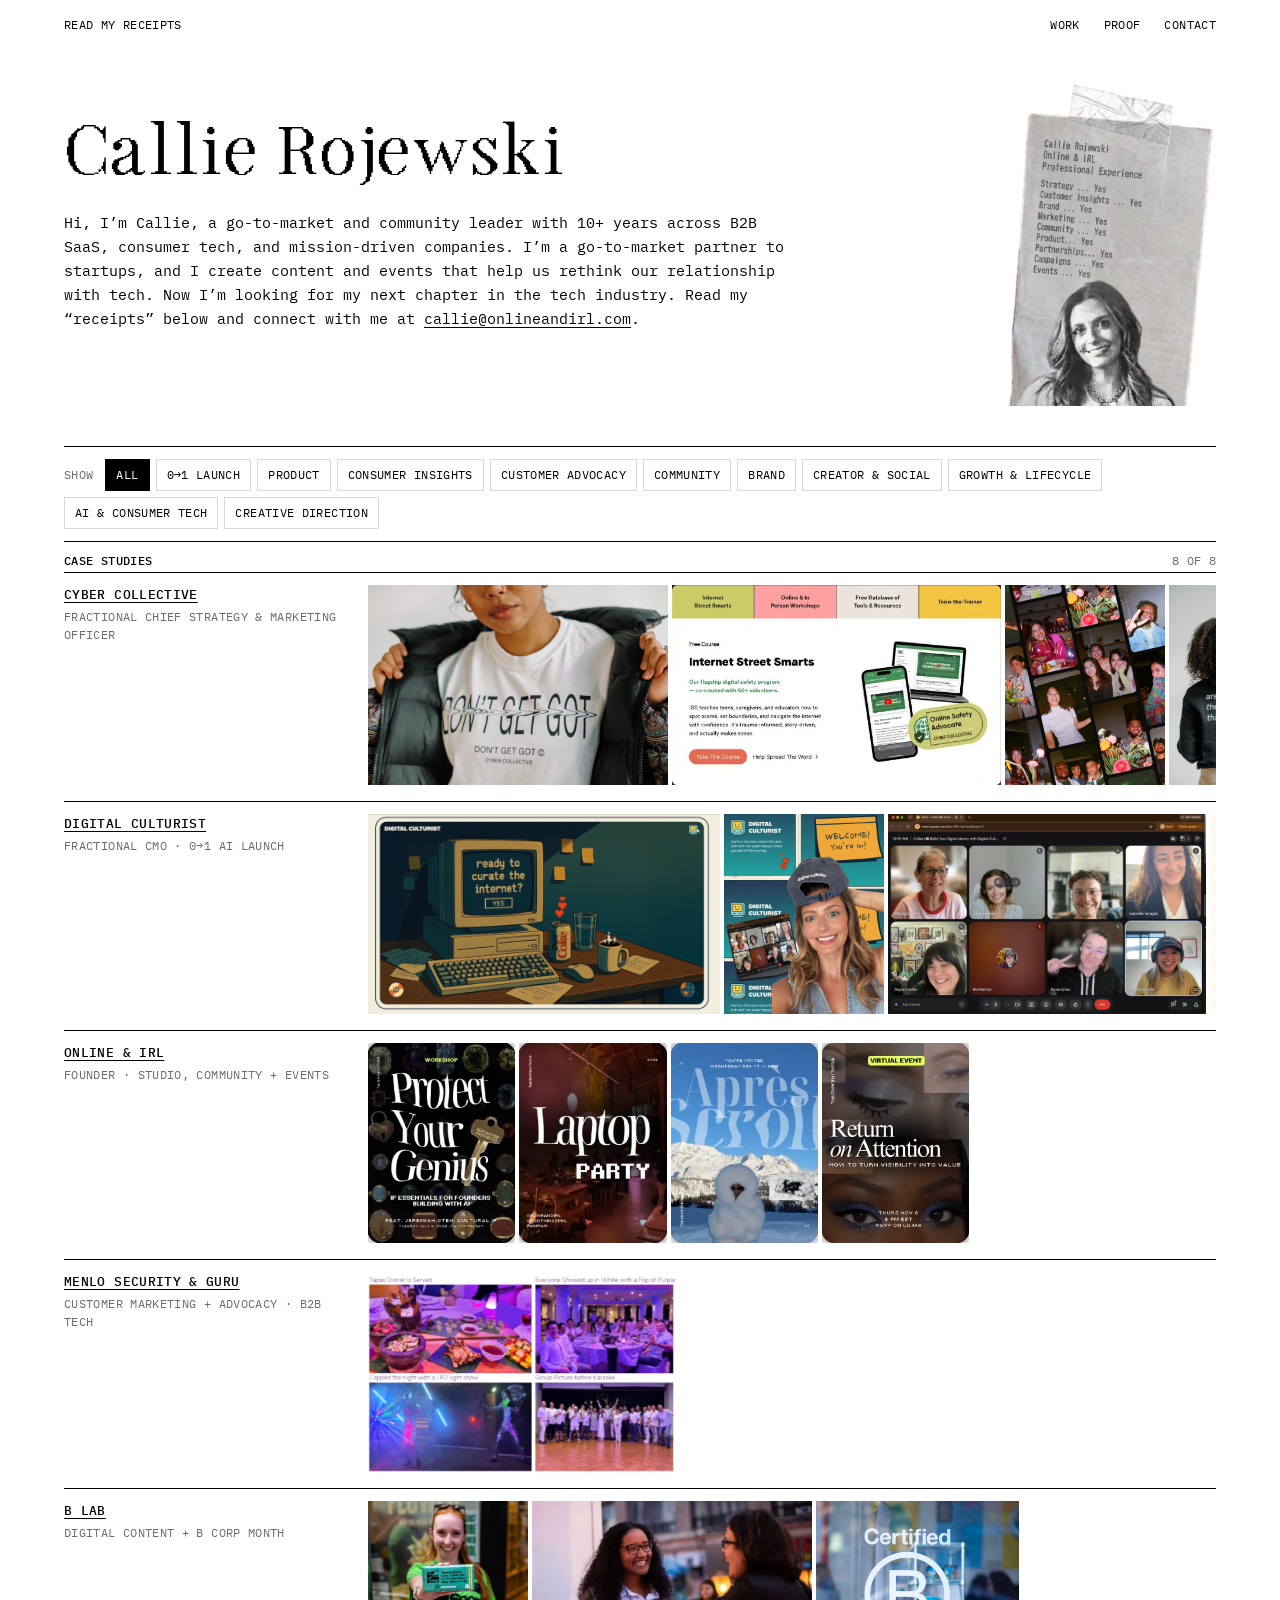
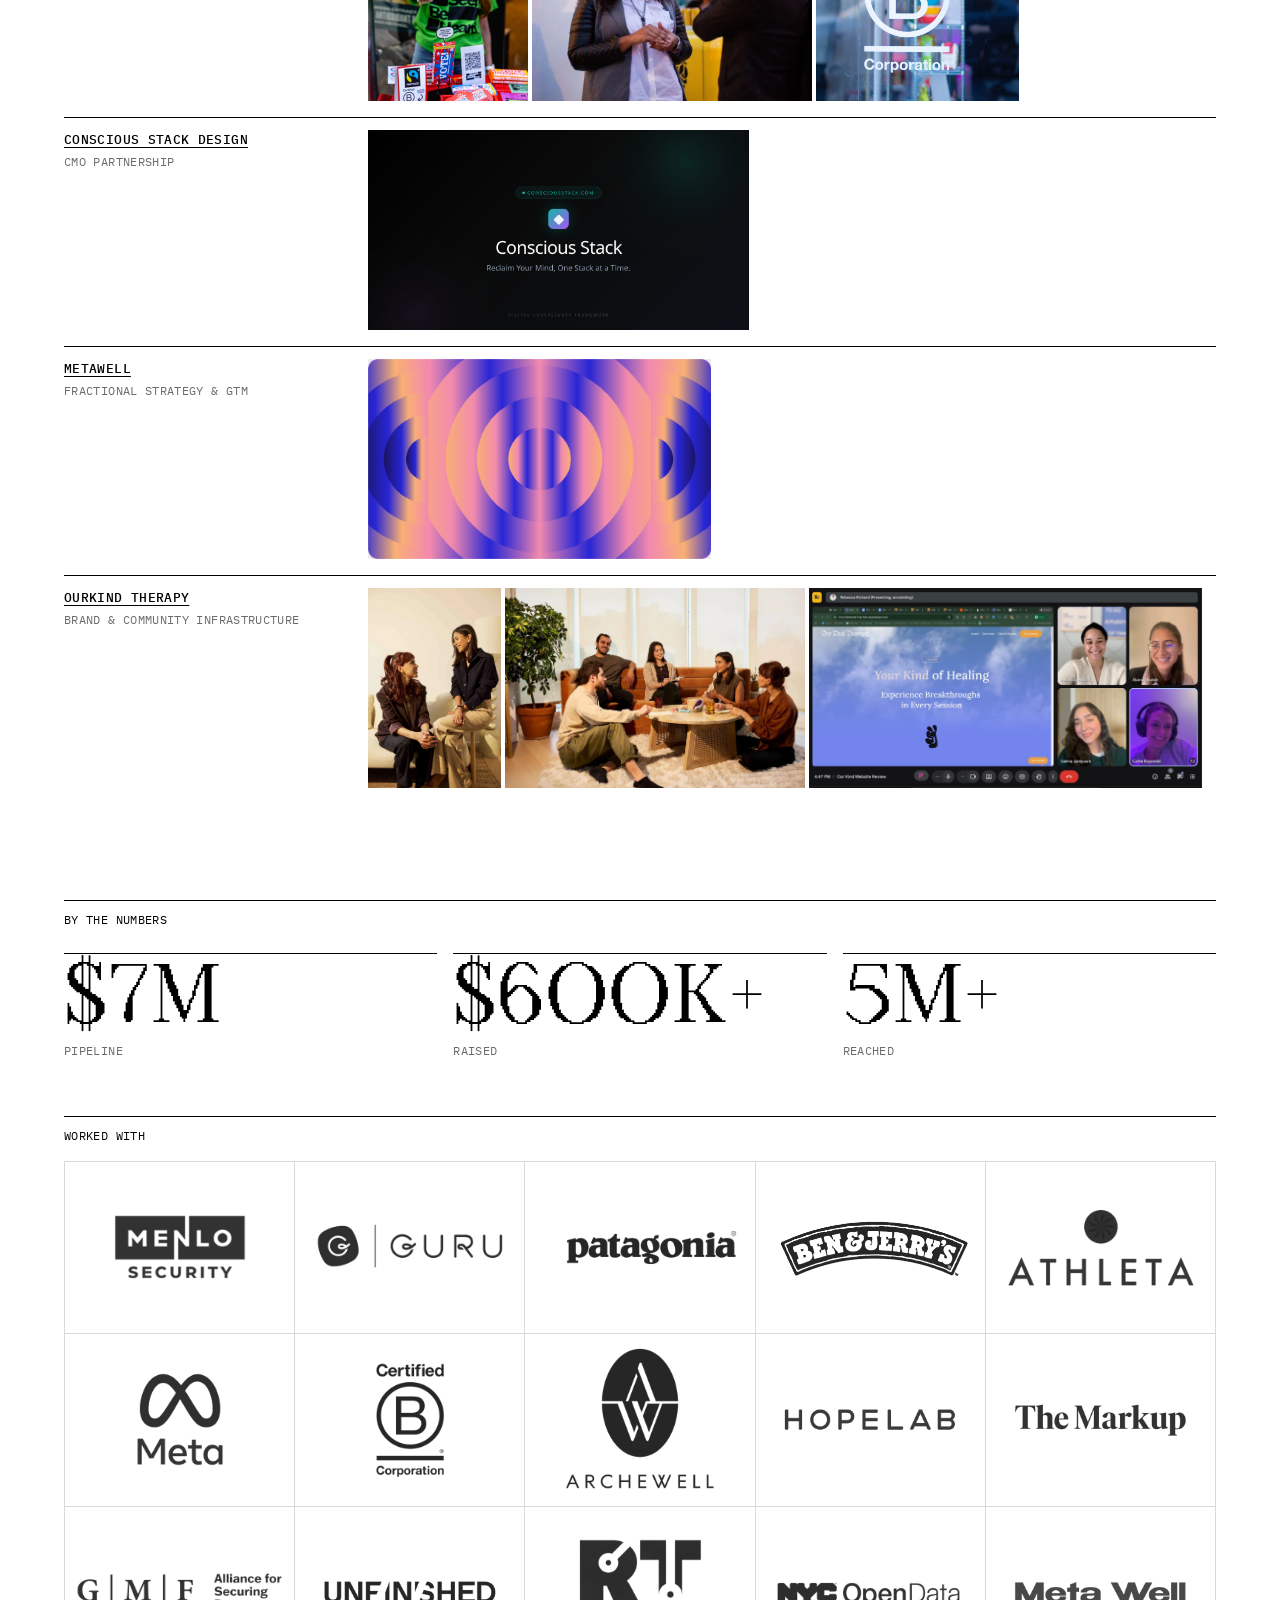
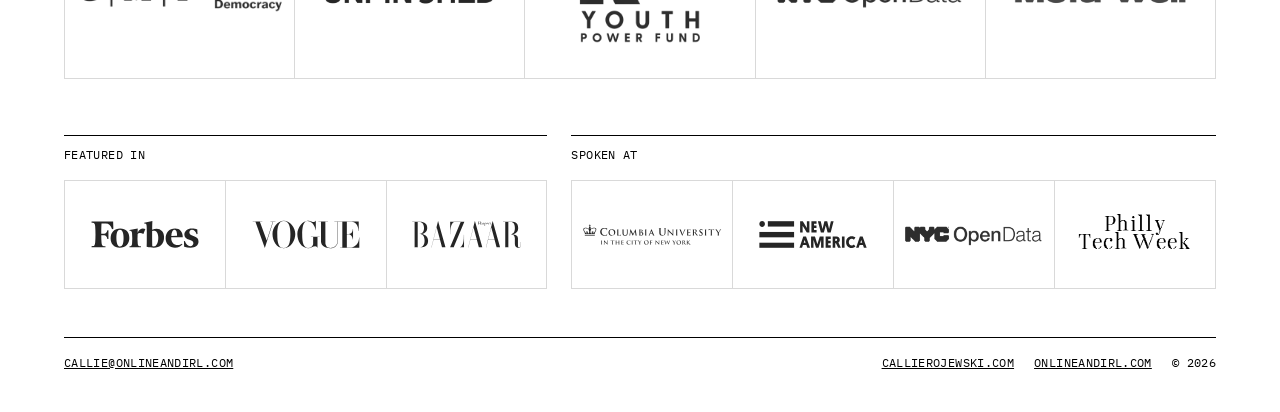
==== commit 389449f4: "Rebuild case studies in label/text format with real images; home index as company rows Co-Authored-B" ====
--- a/index.html
+++ b/index.html
@@ -67,7 +67,7 @@
     .hero-receipt img { display: block; width: 100%; height: auto; }
     .hero h1 {
       font-family: var(--display); font-weight: normal;
-      font-size: clamp(40px, 6.5vw, 88px);
+      font-size: clamp(34px, 4.6vw, 60px);
       line-height: .9; letter-spacing: 0;
     }
     .hero p {
@@ -183,6 +183,26 @@
       .do-row { grid-template-columns: 1fr; gap: 16px; }
       .tiles { display: flex; overflow-x: auto; scrollbar-width: none; padding-bottom: 2px; }
       .tile { flex: 0 0 200px; }
+    }
+    /* STORY ROWS */
+    .story {
+      display: grid; grid-template-columns: minmax(200px, 280px) minmax(0, 1fr); gap: 24px;
+      border-top: 1px solid var(--line); padding: 12px 0 16px;
+      text-decoration: none; color: var(--ink);
+    }
+    .story[hidden] { display: none; }
+    a.story:hover { color: var(--ink); }
+    .story-meta { display: flex; flex-direction: column; gap: 4px; text-transform: uppercase; }
+    .story-name { font-weight: 500; font-size: 13px; text-decoration: underline; text-underline-offset: 3px; }
+    .story-sub { color: var(--mute); }
+    .story-go { margin-top: auto; visibility: hidden; }
+    .story:hover .story-go, .story:focus-visible .story-go { visibility: visible; }
+    .story-strip { display: flex; gap: 4px; overflow: hidden; height: 200px; }
+    .story-strip img { height: 100%; width: auto; flex: 0 0 auto; display: block; background: var(--ph); }
+    @media (max-width: 760px) {
+      .story { grid-template-columns: 1fr; gap: 10px; }
+      .story-strip { overflow-x: auto; height: 150px; scrollbar-width: none; }
+      .story-go { display: none; }
     }
     .count {
       border-top: 1px solid var(--line); padding: 10px 0 0;
@@ -294,7 +314,7 @@
   </header>
 
   <main id="work">
-    <div class="filters" role="group" aria-label="Filter by what I do">
+    <div class="filters" role="group" aria-label="Filter case studies">
       <span class="label">Show</span>
       <button type="button" class="chip" data-f="all" aria-pressed="true">All</button>
       <button type="button" class="chip" data-f="zero" aria-pressed="false">0→1 Launch</button>
@@ -309,108 +329,41 @@
       <button type="button" class="chip" data-f="creative" aria-pressed="false">Creative Direction</button>
     </div>
 
-    <div class="section-head"><span>What I do</span><span>Case studies · hover to preview, click to read</span></div>
-    <section class="do-row" data-tags="zero product" aria-labelledby="do-1">
-      <div class="do-text">
-        <h2 id="do-1"><span class="do-num">01</span>0→1 programs and launches.</h2>
-      </div>
-      <div class="tiles">
-        <div class="tile is-soon" tabindex="0"><span class="tile-img ph"><span class="tile-card"><span><span class="row-name">Menlo Security</span><br>Customer advocacy + CAB</span><span class="tile-sum">100+ enterprise advocates and $1M+ influenced revenue; a global Customer Advisory Board with $2M+ influenced ARR.</span><span class="row-tags">0→1 Launch · Product · Consumer Insights · Customer Advocacy</span><span class="row-foot"><span>[Years]</span><span class="soon">Coming soon</span></span></span></span><span class="tile-label"><span>Menlo Security</span><span class="tile-kind">Coming soon</span></span></div>
-        <a class="tile" href="digital-culturist.html"><span class="tile-img"><img src="images/digital-culturist-hero.jpg" alt="" loading="lazy"><span class="tile-card"><span><span class="row-name">Digital Culturist</span><br>Fractional CMO · 0→1 GTM</span><span class="tile-sum">Go-to-market for an AI consumer product. 150+ beta members in 7 days, organic only, $0 paid spend.</span><span class="row-tags">0→1 Launch · Product · Consumer Insights · Community · AI &amp; Consumer Tech</span><span class="row-foot"><span>2025–Present</span><span>Read →</span></span></span></span><span class="tile-label"><span>Digital Culturist</span><span class="tile-kind">Case study</span></span></a>
-      </div>
-    </section>
-    <section class="do-row" data-tags="community insights ai" aria-labelledby="do-2">
-      <div class="do-text">
-        <h2 id="do-2"><span class="do-num">02</span>Turn early users into signal.</h2>
-      </div>
-      <div class="tiles">
-        <a class="tile" href="digital-culturist.html"><span class="tile-img"><img src="images/digital-culturist-hero.jpg" alt="" loading="lazy"><span class="tile-card"><span><span class="row-name">Digital Culturist</span><br>Fractional CMO · 0→1 GTM</span><span class="tile-sum">Go-to-market for an AI consumer product. 150+ beta members in 7 days, organic only, $0 paid spend.</span><span class="row-tags">0→1 Launch · Product · Consumer Insights · Community · AI &amp; Consumer Tech</span><span class="row-foot"><span>2025–Present</span><span>Read →</span></span></span></span><span class="tile-label"><span>Digital Culturist</span><span class="tile-kind">Case study</span></span></a>
-      </div>
-    </section>
-    <section class="do-row" data-tags="insights" aria-labelledby="do-3">
-      <div class="do-text">
-        <h2 id="do-3"><span class="do-num">03</span>Listen to customers, then act on it.</h2>
-      </div>
-      <div class="tiles">
-        <div class="tile is-soon" tabindex="0"><span class="tile-img ph"><span class="tile-card"><span><span class="row-name">Menlo Security</span><br>Customer advocacy + CAB</span><span class="tile-sum">100+ enterprise advocates and $1M+ influenced revenue; a global Customer Advisory Board with $2M+ influenced ARR.</span><span class="row-tags">0→1 Launch · Product · Consumer Insights · Customer Advocacy</span><span class="row-foot"><span>[Years]</span><span class="soon">Coming soon</span></span></span></span><span class="tile-label"><span>Menlo Security</span><span class="tile-kind">Coming soon</span></span></div>
-        <a class="tile" href="cyber-collective.html"><span class="tile-img"><img src="images/cyber-collective-workshops.png" alt="" loading="lazy"><span class="tile-card"><span><span class="row-name">Cyber Collective</span><br>Chief Strategy &amp; Marketing Officer</span><span class="tile-sum">Internet Street Smarts: scaling a digital safety movement to 14+ countries. $600K+ in philanthropic funding, 5M+ people reached.</span><span class="row-tags">Consumer Insights · Community · Brand · Creator &amp; Social</span><span class="row-foot"><span>2021–Present</span><span>Read →</span></span></span></span><span class="tile-label"><span>Cyber Collective</span><span class="tile-kind">Case study</span></span></a>
-      </div>
-    </section>
-    <section class="do-row" data-tags="advocacy" aria-labelledby="do-4">
-      <div class="do-text">
-        <h2 id="do-4"><span class="do-num">04</span>Turn customers into proof.</h2>
-      </div>
-      <div class="tiles">
-        <div class="tile is-soon" tabindex="0"><span class="tile-img ph"><span class="tile-card"><span><span class="row-name">Menlo Security</span><br>Customer advocacy + CAB</span><span class="tile-sum">100+ enterprise advocates and $1M+ influenced revenue; a global Customer Advisory Board with $2M+ influenced ARR.</span><span class="row-tags">0→1 Launch · Product · Consumer Insights · Customer Advocacy</span><span class="row-foot"><span>[Years]</span><span class="soon">Coming soon</span></span></span></span><span class="tile-label"><span>Menlo Security</span><span class="tile-kind">Coming soon</span></span></div>
-        <div class="tile is-soon" tabindex="0"><span class="tile-img ph"><span class="tile-card"><span><span class="row-name">Guru</span><br>[Role]</span><span class="tile-sum">Tripled G2 reviews, case studies that drove 2x conversion, and community programs behind 68% ARR growth.</span><span class="row-tags">Customer Advocacy · Growth &amp; Lifecycle</span><span class="row-foot"><span>[Years]</span><span class="soon">Coming soon</span></span></span></span><span class="tile-label"><span>Guru</span><span class="tile-kind">Coming soon</span></span></div>
-      </div>
-    </section>
-    <section class="do-row" data-tags="community brand" aria-labelledby="do-5">
-      <div class="do-text">
-        <h2 id="do-5"><span class="do-num">05</span>Activate global campaigns and communities.</h2>
-      </div>
-      <div class="tiles">
-        <a class="tile" href="cyber-collective.html"><span class="tile-img"><img src="images/cyber-collective-workshops.png" alt="" loading="lazy"><span class="tile-card"><span><span class="row-name">Cyber Collective</span><br>Chief Strategy &amp; Marketing Officer</span><span class="tile-sum">Internet Street Smarts: scaling a digital safety movement to 14+ countries. $600K+ in philanthropic funding, 5M+ people reached.</span><span class="row-tags">Consumer Insights · Community · Brand · Creator &amp; Social</span><span class="row-foot"><span>2021–Present</span><span>Read →</span></span></span></span><span class="tile-label"><span>Cyber Collective</span><span class="tile-kind">Case study</span></span></a>
-        <div class="tile is-soon" tabindex="0"><span class="tile-img ph"><span class="tile-card"><span><span class="row-name">B Lab</span><br>B Corp Month</span><span class="tile-sum">650K+ people reached on a minimal budget; launched bthechange.com to 15K+ followers and 7,500 subscribers.</span><span class="row-tags">Community · Brand · Growth &amp; Lifecycle</span><span class="row-foot"><span>2018</span><span class="soon">Coming soon</span></span></span></span><span class="tile-label"><span>B Lab</span><span class="tile-kind">Coming soon</span></span></div>
-      </div>
-    </section>
-    <section class="do-row" data-tags="community creator" aria-labelledby="do-6">
-      <div class="do-text">
-        <h2 id="do-6"><span class="do-num">06</span>Build community and creator growth.</h2>
-      </div>
-      <div class="tiles">
-        <a class="tile" href="cyber-collective.html"><span class="tile-img"><img src="images/cyber-collective-workshops.png" alt="" loading="lazy"><span class="tile-card"><span><span class="row-name">Cyber Collective</span><br>Chief Strategy &amp; Marketing Officer</span><span class="tile-sum">Internet Street Smarts: scaling a digital safety movement to 14+ countries. $600K+ in philanthropic funding, 5M+ people reached.</span><span class="row-tags">Consumer Insights · Community · Brand · Creator &amp; Social</span><span class="row-foot"><span>2021–Present</span><span>Read →</span></span></span></span><span class="tile-label"><span>Cyber Collective</span><span class="tile-kind">Case study</span></span></a>
-        <div class="tile is-soon" tabindex="0"><span class="tile-img ph"><span class="tile-card"><span><span class="row-name">Women Building with AI</span><br>Co-founder</span><span class="tile-sum">Co-founded a community of 400+ women building with AI.</span><span class="row-tags">Community · Creator &amp; Social</span><span class="row-foot"><span>2024–</span><span class="soon">Coming soon</span></span></span></span><span class="tile-label"><span>Women Building with AI</span><span class="tile-kind">Coming soon</span></span></div>
-      </div>
-    </section>
-    <section class="do-row" data-tags="growth" aria-labelledby="do-7">
-      <div class="do-text">
-        <h2 id="do-7"><span class="do-num">07</span>Drive growth and lifecycle.</h2>
-      </div>
-      <div class="tiles">
-        <div class="tile is-soon" tabindex="0"><span class="tile-img ph"><span class="tile-card"><span><span class="row-name">Guru</span><br>[Role]</span><span class="tile-sum">Tripled G2 reviews, case studies that drove 2x conversion, and community programs behind 68% ARR growth.</span><span class="row-tags">Customer Advocacy · Growth &amp; Lifecycle</span><span class="row-foot"><span>[Years]</span><span class="soon">Coming soon</span></span></span></span><span class="tile-label"><span>Guru</span><span class="tile-kind">Coming soon</span></span></div>
-        <div class="tile is-soon" tabindex="0"><span class="tile-img ph"><span class="tile-card"><span><span class="row-name">B Lab</span><br>B Corp Month</span><span class="tile-sum">650K+ people reached on a minimal budget; launched bthechange.com to 15K+ followers and 7,500 subscribers.</span><span class="row-tags">Community · Brand · Growth &amp; Lifecycle</span><span class="row-foot"><span>2018</span><span class="soon">Coming soon</span></span></span></span><span class="tile-label"><span>B Lab</span><span class="tile-kind">Coming soon</span></span></div>
-      </div>
-    </section>
-    <section class="do-row" data-tags="creative brand" aria-labelledby="do-8">
-      <div class="do-text">
-        <h2 id="do-8"><span class="do-num">08</span>Create concepts and experiences.</h2>
-      </div>
-      <div class="tiles">
-        <a class="tile" href="conscious-stack-design.html"><span class="tile-img"><img src="images/conscious-stack-og.png" alt="" loading="lazy"><span class="tile-card"><span><span class="row-name">Conscious Stack Design</span><br>CMO partnership</span><span class="tile-sum">Building the movement infrastructure for conscious tech: brand narrative, community architecture and practitioner certification.</span><span class="row-tags">Brand · Creative Direction</span><span class="row-foot"><span>[Years]</span><span>Read →</span></span></span></span><span class="tile-label"><span>Conscious Stack Design</span><span class="tile-kind">Case study</span></span></a>
-        <a class="tile" href="meta-well.html"><span class="tile-img"><img src="images/metawell-featured.png" alt="" loading="lazy"><span class="tile-card"><span><span class="row-name">MetaWell</span><br>Fractional strategy &amp; GTM</span><span class="tile-sum">From wellness content to a community of practice: brand story, editorial voice and a $40 membership tier.</span><span class="row-tags">Brand · Creative Direction</span><span class="row-foot"><span>2024–2025</span><span>Read →</span></span></span></span><span class="tile-label"><span>MetaWell</span><span class="tile-kind">Case study</span></span></a>
-        <a class="tile" href="ourkind.html"><span class="tile-img"><img src="images/ourkind-therapists.jpg" alt="" loading="lazy"><span class="tile-card"><span><span class="row-name">OurKind Therapy</span><br>Brand &amp; community infrastructure</span><span class="tile-sum">Brand and community for a modern therapy practice. 3x monthly inquiries and a first group cohort filled, all organic.</span><span class="row-tags">Brand · Creative Direction</span><span class="row-foot"><span>2024–Present</span><span>Read →</span></span></span></span><span class="tile-label"><span>OurKind Therapy</span><span class="tile-kind">Case study</span></span></a>
-        <div class="tile is-soon" tabindex="0"><span class="tile-img ph"><span class="tile-card"><span><span class="row-name">Lifestyle.AI</span><br>Concept brand built with AI</span><span class="tile-sum">[One-line description]</span><span class="row-tags">Brand · AI &amp; Consumer Tech · Creative Direction</span><span class="row-foot"><span>[Year]</span><span class="soon">In progress</span></span></span></span><span class="tile-label"><span>Lifestyle.AI</span><span class="tile-kind">Concept</span></span></div>
-        <div class="tile is-soon" tabindex="0"><span class="tile-img ph"><span class="tile-card"><span><span class="row-name">Screen Readings</span><br>Concept brand built with AI</span><span class="tile-sum">[One-line description]</span><span class="row-tags">Brand · AI &amp; Consumer Tech · Creative Direction</span><span class="row-foot"><span>[Year]</span><span class="soon">In progress</span></span></span></span><span class="tile-label"><span>Screen Readings</span><span class="tile-kind">Concept</span></span></div>
-      </div>
-    </section>
-    <section class="do-row" data-tags="ai creative" aria-labelledby="do-9">
-      <div class="do-text">
-        <h2 id="do-9"><span class="do-num">09</span>Build with AI.</h2>
-      </div>
-      <div class="tiles">
-        <div class="tile is-soon" tabindex="0"><span class="tile-img ph"><span class="tile-card"><span><span class="row-name">Lifestyle.AI</span><br>Concept brand built with AI</span><span class="tile-sum">[One-line description]</span><span class="row-tags">Brand · AI &amp; Consumer Tech · Creative Direction</span><span class="row-foot"><span>[Year]</span><span class="soon">In progress</span></span></span></span><span class="tile-label"><span>Lifestyle.AI</span><span class="tile-kind">Concept</span></span></div>
-        <div class="tile is-soon" tabindex="0"><span class="tile-img ph"><span class="tile-card"><span><span class="row-name">Screen Readings</span><br>Concept brand built with AI</span><span class="tile-sum">[One-line description]</span><span class="row-tags">Brand · AI &amp; Consumer Tech · Creative Direction</span><span class="row-foot"><span>[Year]</span><span class="soon">In progress</span></span></span></span><span class="tile-label"><span>Screen Readings</span><span class="tile-kind">Concept</span></span></div>
-        <div class="tile is-soon" tabindex="0"><span class="tile-img ph"><span class="tile-card"><span><span class="row-name">Year at Glance</span><br>AI build</span><span class="tile-sum">[One-line description]</span><span class="row-tags">AI &amp; Consumer Tech · Creative Direction</span><span class="row-foot"><span>[Year]</span><span class="soon">In progress</span></span></span></span><span class="tile-label"><span>Year at Glance</span><span class="tile-kind">Concept</span></span></div>
-      </div>
-    </section>
-    <section class="do-row" data-tags="" aria-labelledby="do-10">
-      <div class="do-text">
-        <h2 id="do-10"><span class="do-num">10</span>Speak, host, and write.</h2>
-      </div>
-      <div class="tiles">
-        <div class="tile is-soon" tabindex="0"><span class="tile-img ph"><span class="tile-card"><span><span class="row-name">Speaking</span><br>Talks + panels</span><span class="tile-sum">I&#x27;ve spoken at Columbia University, New America, NYC Open Data Week, and Philly Tech Week.</span><span class="row-tags"></span><span class="row-foot"><span>[Years]</span><span class="soon">Details soon</span></span></span></span><span class="tile-label"><span>Speaking</span><span class="tile-kind">Talks</span></span></div>
-        <div class="tile is-soon" tabindex="0"><span class="tile-img ph"><span class="tile-card"><span><span class="row-name">Customer Marketing Summit</span><br>Host</span><span class="tile-sum">Hosted the Customer Marketing Summit twice.</span><span class="row-tags"></span><span class="row-foot"><span>[Years]</span><span class="soon">Details soon</span></span></span></span><span class="tile-label"><span>Customer Marketing Summit</span><span class="tile-kind">Host</span></span></div>
-        <div class="tile is-soon" tabindex="0"><span class="tile-img ph"><span class="tile-card"><span><span class="row-name">Online &amp; IRL Substack</span><br>Writer</span><span class="tile-sum">I write the Online &amp; IRL Substack.</span><span class="row-tags"></span><span class="row-foot"><span>[Years]–</span><span class="soon">Details soon</span></span></span></span><span class="tile-label"><span>Online &amp; IRL Substack</span><span class="tile-kind">Writing</span></span></div>
-        <div class="tile is-soon" tabindex="0"><span class="tile-img ph"><span class="tile-card"><span><span class="row-name">Book of My Content</span><br>Self-published book</span><span class="tile-sum">I self-published Book of My Content.</span><span class="row-tags"></span><span class="row-foot"><span>[Year]</span><span class="soon">Details soon</span></span></span></span><span class="tile-label"><span>Book of My Content</span><span class="tile-kind">Book</span></span></div>
-      </div>
-    </section>
+    <div class="section-head"><span>Case studies</span><span id="count"></span></div>
+    <a class="story" href="cyber-collective.html" data-tags="insights community brand creator">
+      <span class="story-meta"><span class="story-name">Cyber Collective</span><span class="story-sub">Fractional Chief Strategy &amp; Marketing Officer</span><span class="story-go">Read →</span></span>
+      <span class="story-strip"><img src="images/cc/merch-dont-get-got.jpg" alt="“Don’t Get Got” tee" loading="lazy"><img src="images/cc/iss-website.jpg" alt="Internet Street Smarts course page" loading="lazy"><img src="images/cc/convening-collage.jpg" alt="Guests at a Cyber Collective dinner" loading="lazy"><img src="images/cc/merch-hoodie-back.jpg" alt="Hoodie: are you who the internet thinks you are?" loading="lazy"><img src="images/cc/password-journal.jpg" alt="Password journal" loading="lazy"><img src="images/cc/dinner-table.jpg" alt="Convening dinner table" loading="lazy"><img src="images/cc/merch-duo.jpg" alt="Merch shoot" loading="lazy"></span>
+    </a>
+    <a class="story" href="digital-culturist.html" data-tags="zero product insights community ai">
+      <span class="story-meta"><span class="story-name">Digital Culturist</span><span class="story-sub">Fractional CMO · 0→1 AI launch</span><span class="story-go">Read →</span></span>
+      <span class="story-strip"><img src="images/dc/brand-world.jpg" alt="Retro computer: ready to curate the internet?" loading="lazy"><img src="images/dc/hat-post-1.jpg" alt="“Paid to overthink” hat" loading="lazy"><img src="images/dc/beta-community.jpg" alt="Beta community call" loading="lazy"><img src="images/dc/trend-report.jpg" alt="Trend report map" loading="lazy"><img src="images/dc/app-mobile.jpg" alt="Save from your phone" loading="lazy"><img src="images/dc/enterprise-pilot.jpg" alt="Enterprise pilot slide" loading="lazy"></span>
+    </a>
+    <a class="story" href="online-and-irl.html" data-tags="community creator creative ai">
+      <span class="story-meta"><span class="story-name">Online &amp; IRL</span><span class="story-sub">Founder · studio, community + events</span><span class="story-go">Read →</span></span>
+      <span class="story-strip"><img src="images/oi/protect-your-genius.jpg" alt="Protect Your Genius workshop poster" loading="lazy"><img src="images/oi/laptop-party.jpg" alt="Laptop Party poster" loading="lazy"><img src="images/oi/apres-scroll.jpg" alt="Après Scroll poster" loading="lazy"><img src="images/oi/return-on-attention.jpg" alt="Return on Attention poster" loading="lazy"></span>
+    </a>
+    <a class="story" href="b2b-tech.html" data-tags="zero product insights advocacy growth">
+      <span class="story-meta"><span class="story-name">Menlo Security &amp; Guru</span><span class="story-sub">Customer marketing + advocacy · B2B tech</span><span class="story-go">Read →</span></span>
+      <span class="story-strip"><img src="images/b2b/menlo-cab-event.jpg" alt="Menlo Customer Advisory Board event" loading="lazy"></span>
+    </a>
+    <a class="story" href="b-lab.html" data-tags="community brand growth">
+      <span class="story-meta"><span class="story-name">B Lab</span><span class="story-sub">Digital content + B Corp Month</span><span class="story-go">Read →</span></span>
+      <span class="story-strip"><img src="images/blab/b-corp-month-street.jpg" alt="B Corp Month street activation" loading="lazy"><img src="images/blab/b-lab-event.jpg" alt="B Lab event" loading="lazy"><img src="images/blab/b-corp-sign.jpg" alt="Certified B Corporation sign" loading="lazy"></span>
+    </a>
+    <a class="story" href="conscious-stack-design.html" data-tags="creative brand">
+      <span class="story-meta"><span class="story-name">Conscious Stack Design</span><span class="story-sub">CMO partnership</span><span class="story-go">Read →</span></span>
+      <span class="story-strip"><img src="images/conscious-stack-og.png" alt="Conscious Stack: Reclaim your mind" loading="lazy"></span>
+    </a>
+    <a class="story" href="meta-well.html" data-tags="creative brand">
+      <span class="story-meta"><span class="story-name">MetaWell</span><span class="story-sub">Fractional strategy &amp; GTM</span><span class="story-go">Read →</span></span>
+      <span class="story-strip"><img src="images/metawell-featured.png" alt="MetaWell brand visual" loading="lazy"></span>
+    </a>
+    <a class="story" href="ourkind.html" data-tags="creative brand">
+      <span class="story-meta"><span class="story-name">OurKind Therapy</span><span class="story-sub">Brand &amp; community infrastructure</span><span class="story-go">Read →</span></span>
+      <span class="story-strip"><img src="images/ourkind-therapists.jpg" alt="OurKind Therapy team" loading="lazy"><img src="images/ourkind-group.jpg" alt="OurKind group session" loading="lazy"><img src="images/ourkind-website-review.jpg" alt="OurKind website review call" loading="lazy"></span>
+    </a>
 
     <p class="empty" id="empty">Nothing in this filter yet.</p>
-    <div class="count">
-      <span id="count"></span>
-      <span>10 things I do</span>
-    </div>
   </main>
 
   <section class="proof" id="proof" aria-label="Proof">
@@ -474,7 +427,7 @@
 <script>
   (function () {
     var chips = document.querySelectorAll('.chip');
-    var rows = document.querySelectorAll('.do-row');
+    var rows = document.querySelectorAll('.story');
     var empty = document.getElementById('empty');
 
     function apply(f) {
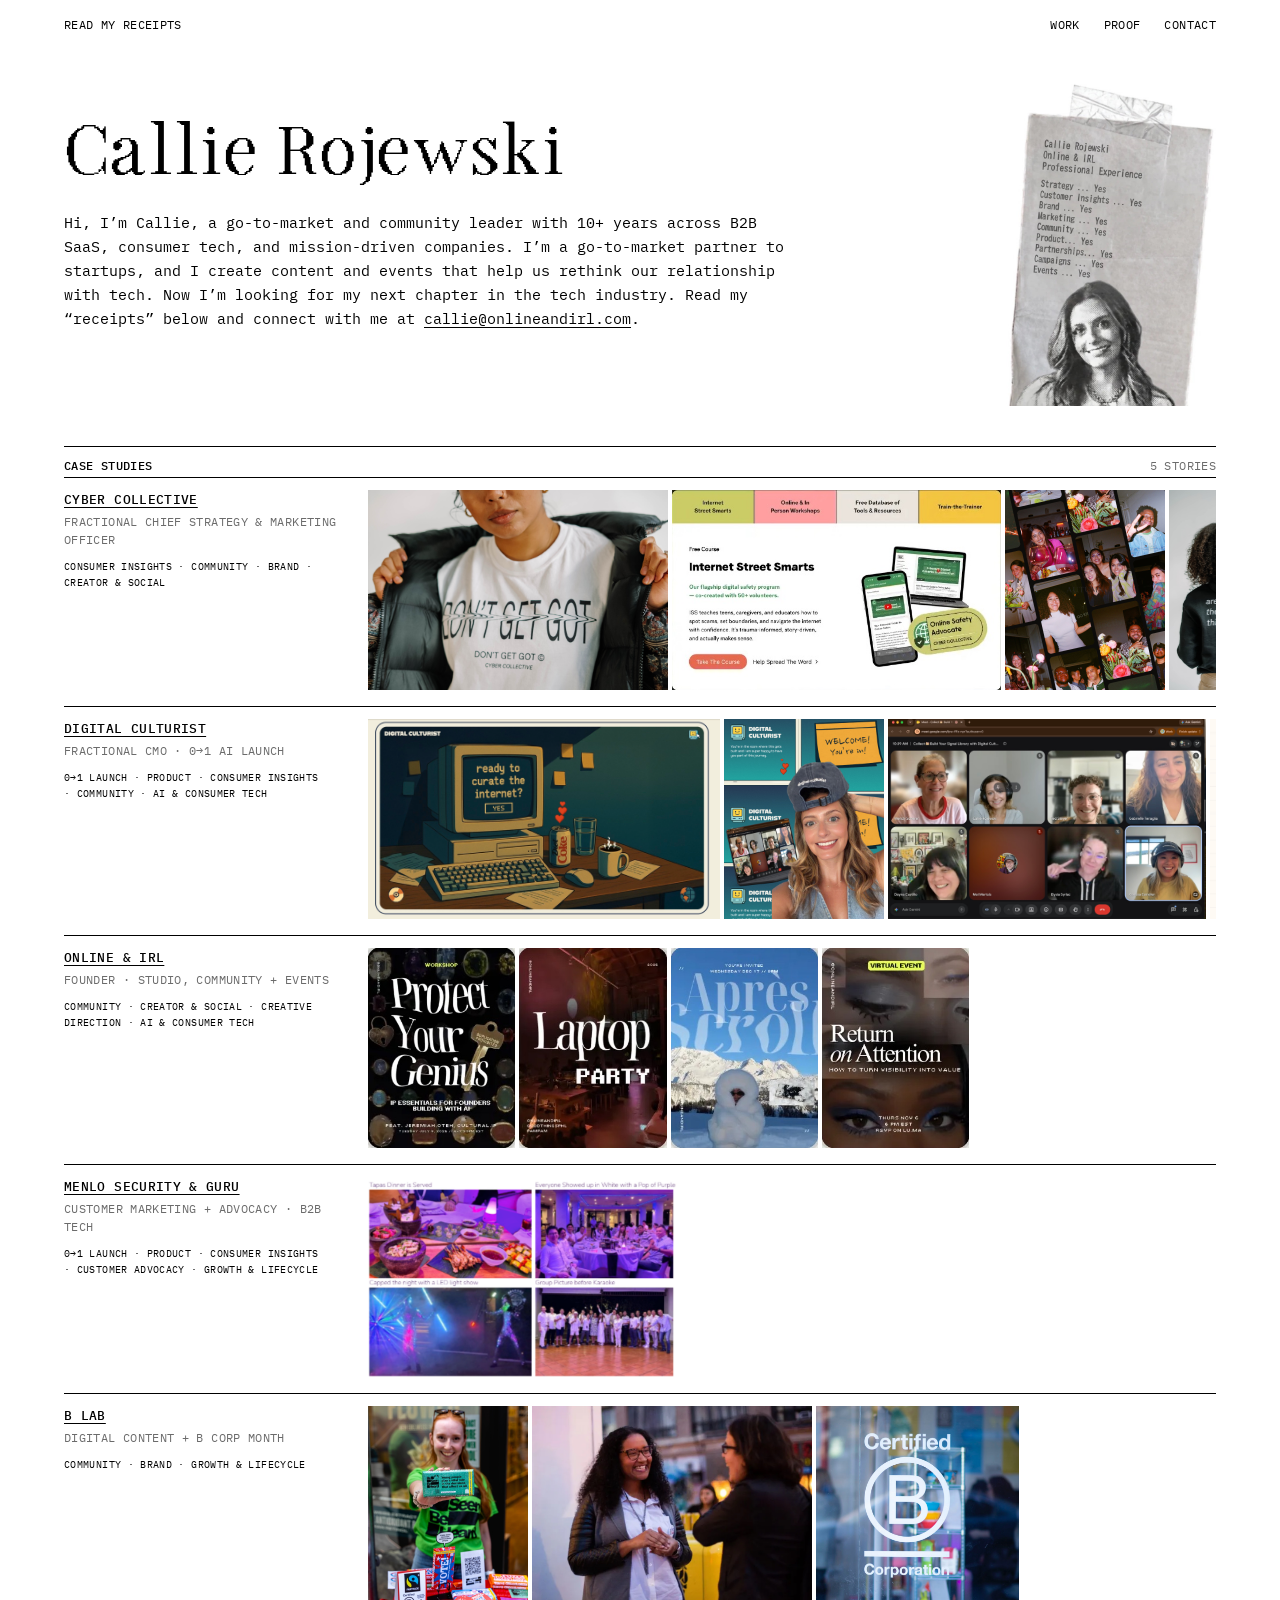
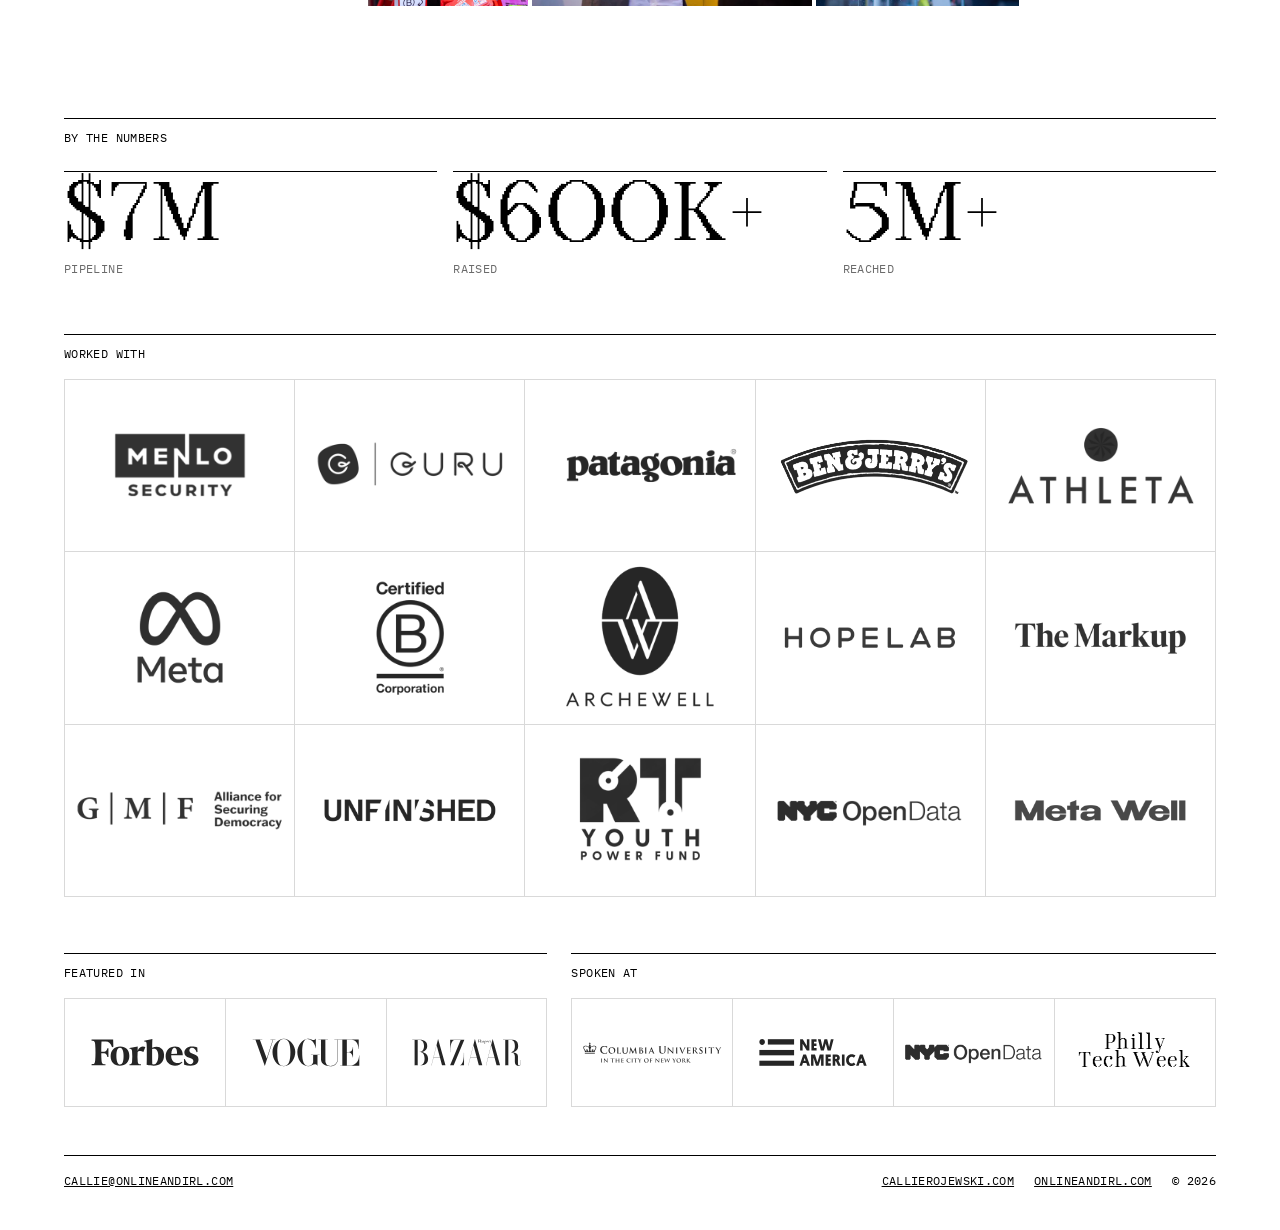
==== commit dab8d7a5: "Remove Conscious Stack, MetaWell and OurKind case studies; tags under each company instead of filter" ====
--- a/index.html
+++ b/index.html
@@ -195,6 +195,7 @@
     .story-meta { display: flex; flex-direction: column; gap: 4px; text-transform: uppercase; }
     .story-name { font-weight: 500; font-size: 13px; text-decoration: underline; text-underline-offset: 3px; }
     .story-sub { color: var(--mute); }
+    .story-tags { color: var(--ink); font-size: 10px; line-height: 1.6; padding-top: 6px; max-width: 260px; }
     .story-go { margin-top: auto; visibility: hidden; }
     .story:hover .story-go, .story:focus-visible .story-go { visibility: visible; }
     .story-strip { display: flex; gap: 4px; overflow: hidden; height: 200px; }
@@ -314,56 +315,27 @@
   </header>
 
   <main id="work">
-    <div class="filters" role="group" aria-label="Filter case studies">
-      <span class="label">Show</span>
-      <button type="button" class="chip" data-f="all" aria-pressed="true">All</button>
-      <button type="button" class="chip" data-f="zero" aria-pressed="false">0→1 Launch</button>
-      <button type="button" class="chip" data-f="product" aria-pressed="false">Product</button>
-      <button type="button" class="chip" data-f="insights" aria-pressed="false">Consumer Insights</button>
-      <button type="button" class="chip" data-f="advocacy" aria-pressed="false">Customer Advocacy</button>
-      <button type="button" class="chip" data-f="community" aria-pressed="false">Community</button>
-      <button type="button" class="chip" data-f="brand" aria-pressed="false">Brand</button>
-      <button type="button" class="chip" data-f="creator" aria-pressed="false">Creator &amp; Social</button>
-      <button type="button" class="chip" data-f="growth" aria-pressed="false">Growth &amp; Lifecycle</button>
-      <button type="button" class="chip" data-f="ai" aria-pressed="false">AI &amp; Consumer Tech</button>
-      <button type="button" class="chip" data-f="creative" aria-pressed="false">Creative Direction</button>
-    </div>
-
-    <div class="section-head"><span>Case studies</span><span id="count"></span></div>
+    <div class="section-head"><span>Case studies</span><span>5 stories</span></div>
     <a class="story" href="cyber-collective.html" data-tags="insights community brand creator">
-      <span class="story-meta"><span class="story-name">Cyber Collective</span><span class="story-sub">Fractional Chief Strategy &amp; Marketing Officer</span><span class="story-go">Read →</span></span>
+      <span class="story-meta"><span class="story-name">Cyber Collective</span><span class="story-sub">Fractional Chief Strategy &amp; Marketing Officer</span><span class="story-tags">Consumer Insights · Community · Brand · Creator &amp; Social</span><span class="story-go">Read →</span></span>
       <span class="story-strip"><img src="images/cc/merch-dont-get-got.jpg" alt="“Don’t Get Got” tee" loading="lazy"><img src="images/cc/iss-website.jpg" alt="Internet Street Smarts course page" loading="lazy"><img src="images/cc/convening-collage.jpg" alt="Guests at a Cyber Collective dinner" loading="lazy"><img src="images/cc/merch-hoodie-back.jpg" alt="Hoodie: are you who the internet thinks you are?" loading="lazy"><img src="images/cc/password-journal.jpg" alt="Password journal" loading="lazy"><img src="images/cc/dinner-table.jpg" alt="Convening dinner table" loading="lazy"><img src="images/cc/merch-duo.jpg" alt="Merch shoot" loading="lazy"></span>
     </a>
     <a class="story" href="digital-culturist.html" data-tags="zero product insights community ai">
-      <span class="story-meta"><span class="story-name">Digital Culturist</span><span class="story-sub">Fractional CMO · 0→1 AI launch</span><span class="story-go">Read →</span></span>
+      <span class="story-meta"><span class="story-name">Digital Culturist</span><span class="story-sub">Fractional CMO · 0→1 AI launch</span><span class="story-tags">0→1 Launch · Product · Consumer Insights · Community · AI &amp; Consumer Tech</span><span class="story-go">Read →</span></span>
       <span class="story-strip"><img src="images/dc/brand-world.jpg" alt="Retro computer: ready to curate the internet?" loading="lazy"><img src="images/dc/hat-post-1.jpg" alt="“Paid to overthink” hat" loading="lazy"><img src="images/dc/beta-community.jpg" alt="Beta community call" loading="lazy"><img src="images/dc/trend-report.jpg" alt="Trend report map" loading="lazy"><img src="images/dc/app-mobile.jpg" alt="Save from your phone" loading="lazy"><img src="images/dc/enterprise-pilot.jpg" alt="Enterprise pilot slide" loading="lazy"></span>
     </a>
     <a class="story" href="online-and-irl.html" data-tags="community creator creative ai">
-      <span class="story-meta"><span class="story-name">Online &amp; IRL</span><span class="story-sub">Founder · studio, community + events</span><span class="story-go">Read →</span></span>
+      <span class="story-meta"><span class="story-name">Online &amp; IRL</span><span class="story-sub">Founder · studio, community + events</span><span class="story-tags">Community · Creator &amp; Social · Creative Direction · AI &amp; Consumer Tech</span><span class="story-go">Read →</span></span>
       <span class="story-strip"><img src="images/oi/protect-your-genius.jpg" alt="Protect Your Genius workshop poster" loading="lazy"><img src="images/oi/laptop-party.jpg" alt="Laptop Party poster" loading="lazy"><img src="images/oi/apres-scroll.jpg" alt="Après Scroll poster" loading="lazy"><img src="images/oi/return-on-attention.jpg" alt="Return on Attention poster" loading="lazy"></span>
     </a>
     <a class="story" href="b2b-tech.html" data-tags="zero product insights advocacy growth">
-      <span class="story-meta"><span class="story-name">Menlo Security &amp; Guru</span><span class="story-sub">Customer marketing + advocacy · B2B tech</span><span class="story-go">Read →</span></span>
+      <span class="story-meta"><span class="story-name">Menlo Security &amp; Guru</span><span class="story-sub">Customer marketing + advocacy · B2B tech</span><span class="story-tags">0→1 Launch · Product · Consumer Insights · Customer Advocacy · Growth &amp; Lifecycle</span><span class="story-go">Read →</span></span>
       <span class="story-strip"><img src="images/b2b/menlo-cab-event.jpg" alt="Menlo Customer Advisory Board event" loading="lazy"></span>
     </a>
     <a class="story" href="b-lab.html" data-tags="community brand growth">
-      <span class="story-meta"><span class="story-name">B Lab</span><span class="story-sub">Digital content + B Corp Month</span><span class="story-go">Read →</span></span>
+      <span class="story-meta"><span class="story-name">B Lab</span><span class="story-sub">Digital content + B Corp Month</span><span class="story-tags">Community · Brand · Growth &amp; Lifecycle</span><span class="story-go">Read →</span></span>
       <span class="story-strip"><img src="images/blab/b-corp-month-street.jpg" alt="B Corp Month street activation" loading="lazy"><img src="images/blab/b-lab-event.jpg" alt="B Lab event" loading="lazy"><img src="images/blab/b-corp-sign.jpg" alt="Certified B Corporation sign" loading="lazy"></span>
     </a>
-    <a class="story" href="conscious-stack-design.html" data-tags="creative brand">
-      <span class="story-meta"><span class="story-name">Conscious Stack Design</span><span class="story-sub">CMO partnership</span><span class="story-go">Read →</span></span>
-      <span class="story-strip"><img src="images/conscious-stack-og.png" alt="Conscious Stack: Reclaim your mind" loading="lazy"></span>
-    </a>
-    <a class="story" href="meta-well.html" data-tags="creative brand">
-      <span class="story-meta"><span class="story-name">MetaWell</span><span class="story-sub">Fractional strategy &amp; GTM</span><span class="story-go">Read →</span></span>
-      <span class="story-strip"><img src="images/metawell-featured.png" alt="MetaWell brand visual" loading="lazy"></span>
-    </a>
-    <a class="story" href="ourkind.html" data-tags="creative brand">
-      <span class="story-meta"><span class="story-name">OurKind Therapy</span><span class="story-sub">Brand &amp; community infrastructure</span><span class="story-go">Read →</span></span>
-      <span class="story-strip"><img src="images/ourkind-therapists.jpg" alt="OurKind Therapy team" loading="lazy"><img src="images/ourkind-group.jpg" alt="OurKind group session" loading="lazy"><img src="images/ourkind-website-review.jpg" alt="OurKind website review call" loading="lazy"></span>
-    </a>
-
-    <p class="empty" id="empty">Nothing in this filter yet.</p>
   </main>
 
   <section class="proof" id="proof" aria-label="Proof">
@@ -424,29 +396,5 @@
   </footer>
 
 </div>
-<script>
-  (function () {
-    var chips = document.querySelectorAll('.chip');
-    var rows = document.querySelectorAll('.story');
-    var empty = document.getElementById('empty');
-
-    function apply(f) {
-      var shown = 0;
-      rows.forEach(function (r) {
-        var match = f === 'all' || r.dataset.tags.split(' ').indexOf(f) !== -1;
-        r.hidden = !match;
-        if (match) shown++;
-      });
-      chips.forEach(function (ch) { ch.setAttribute('aria-pressed', ch.dataset.f === f ? 'true' : 'false'); });
-      document.getElementById('count').textContent = shown + ' of ' + rows.length;
-      empty.classList.toggle('on', shown === 0);
-    }
-
-    chips.forEach(function (ch) {
-      ch.addEventListener('click', function () { apply(ch.dataset.f); });
-    });
-    apply('all');
-  })();
-</script>
 </body>
 </html>
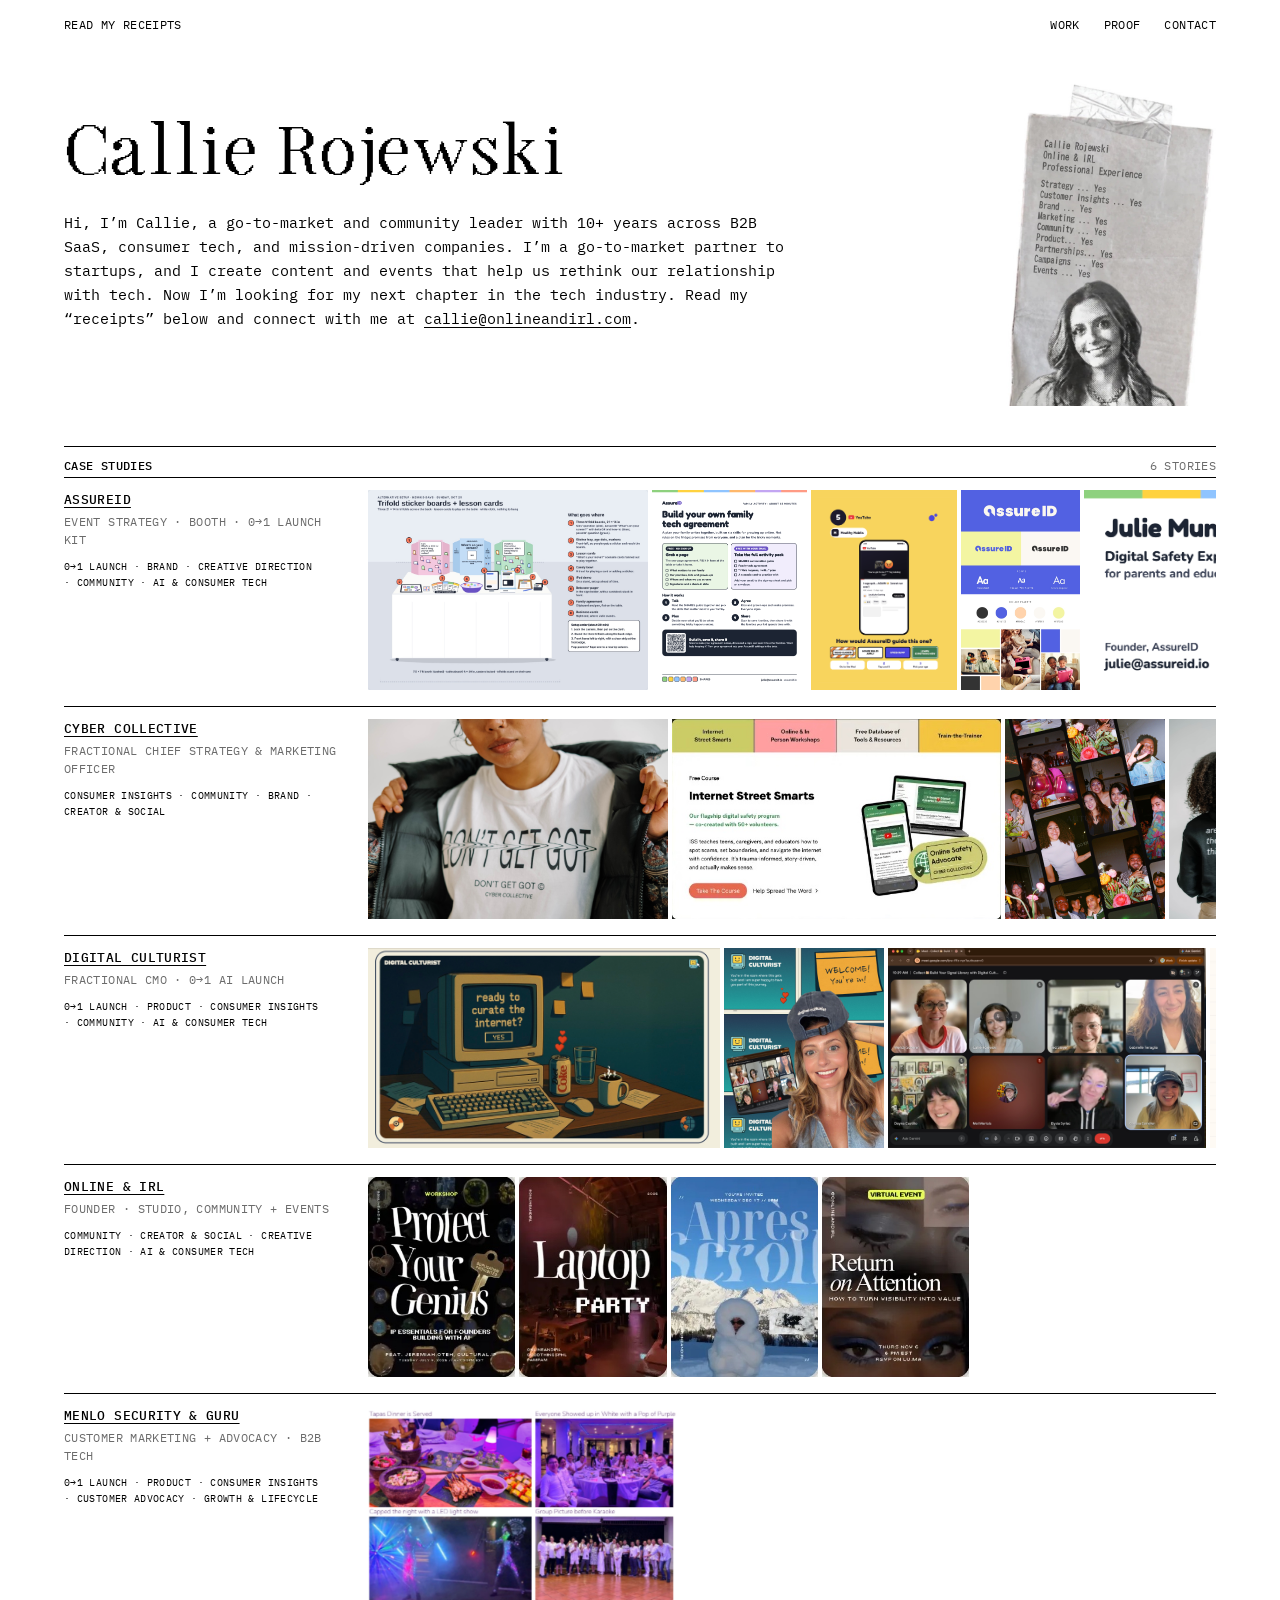
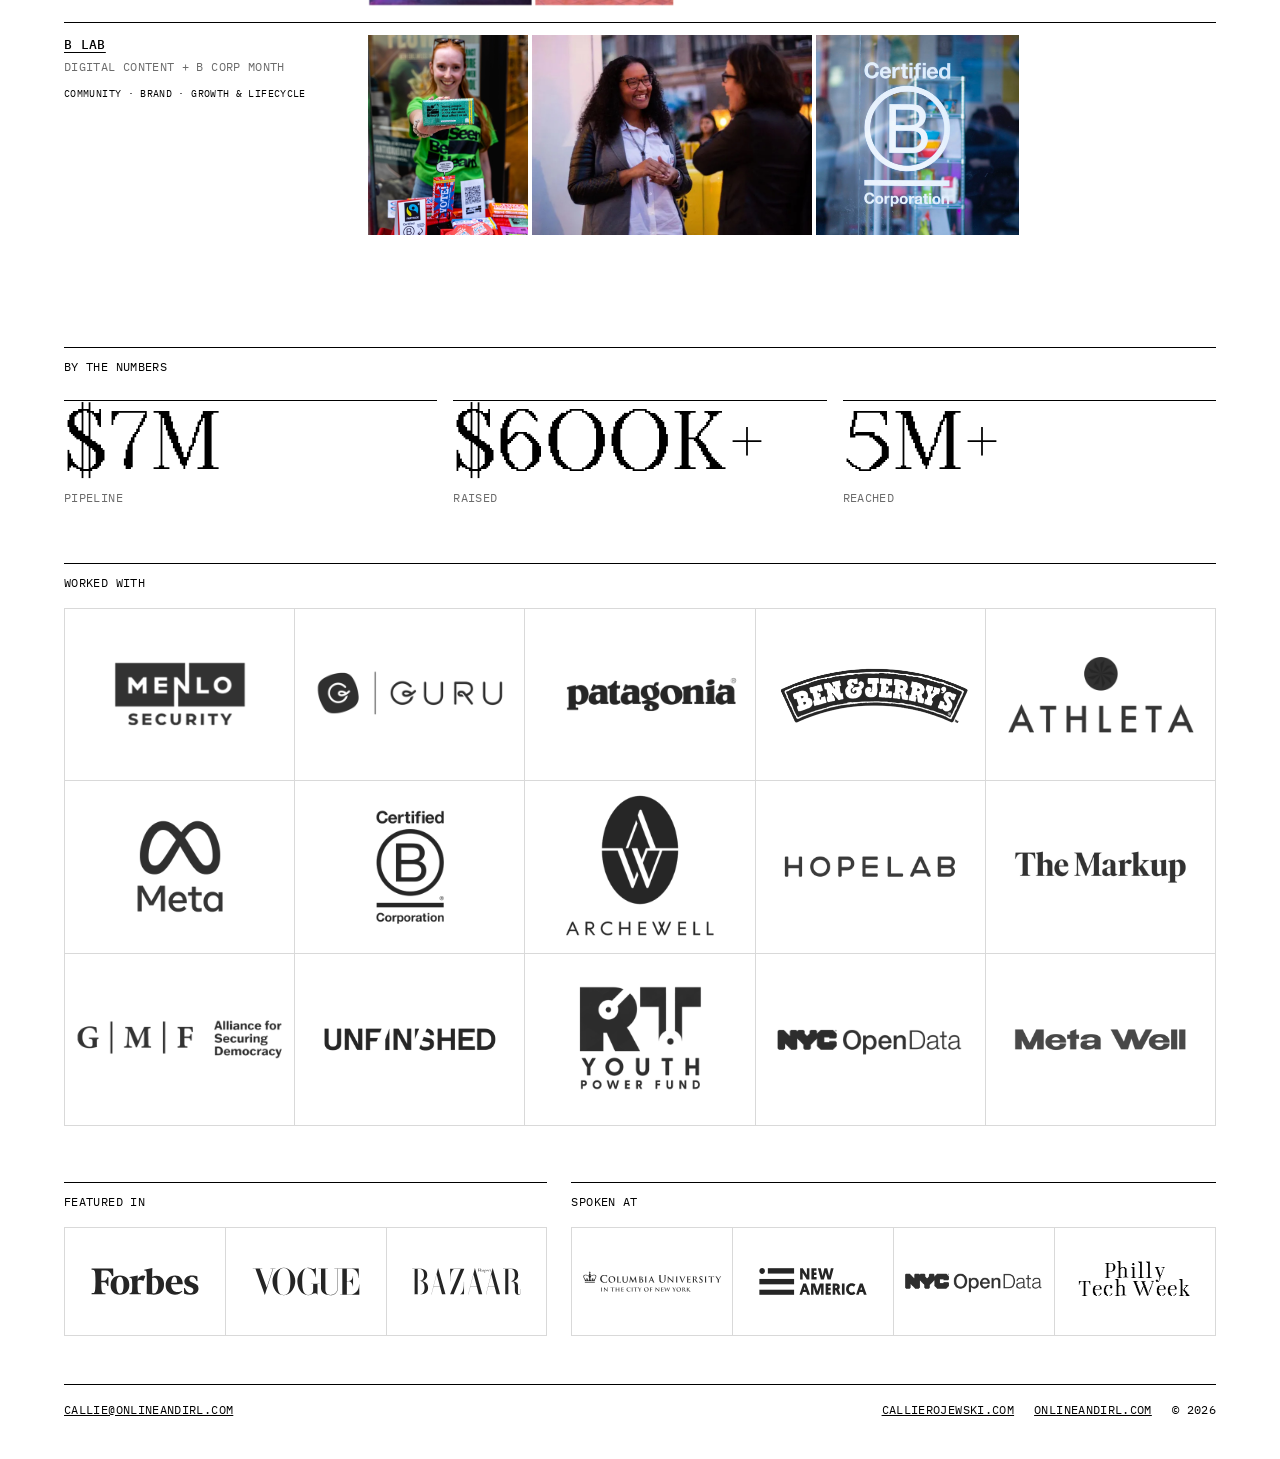
==== commit 8e6f2d70: "Add AssureID case study: NewKid Days booth, scenario-cards GIF, one-pager carousel New assureid.html" ====
--- a/index.html
+++ b/index.html
@@ -315,7 +315,11 @@
   </header>
 
   <main id="work">
-    <div class="section-head"><span>Case studies</span><span>5 stories</span></div>
+    <div class="section-head"><span>Case studies</span><span>6 stories</span></div>
+    <a class="story" href="assureid.html" data-tags="zero brand creative community ai">
+      <span class="story-meta"><span class="story-name">AssureID</span><span class="story-sub">Event strategy · booth · 0→1 launch kit</span><span class="story-tags">0→1 Launch · Brand · Creative Direction · Community · AI &amp; Consumer Tech</span><span class="story-go">Read →</span></span>
+      <span class="story-strip"><img src="images/assureid/booth-trifold.jpg" alt="AssureID booth mockup with trifolds and scenario cards" loading="lazy"><img src="images/assureid/assureid-family-agreement-activity.png" alt="Family tech agreement activity" loading="lazy"><img src="images/assureid/scenario-cards.gif" alt="Scenario cards cycling through the six SHARES skills" loading="lazy"><img src="images/assureid/brand-kit.jpg" alt="AssureID brand kit" loading="lazy"><img src="images/assureid/julie-mungai-business-card.png" alt="Julie Mungai business card" loading="lazy"></span>
+    </a>
     <a class="story" href="cyber-collective.html" data-tags="insights community brand creator">
       <span class="story-meta"><span class="story-name">Cyber Collective</span><span class="story-sub">Fractional Chief Strategy &amp; Marketing Officer</span><span class="story-tags">Consumer Insights · Community · Brand · Creator &amp; Social</span><span class="story-go">Read →</span></span>
       <span class="story-strip"><img src="images/cc/merch-dont-get-got.jpg" alt="“Don’t Get Got” tee" loading="lazy"><img src="images/cc/iss-website.jpg" alt="Internet Street Smarts course page" loading="lazy"><img src="images/cc/convening-collage.jpg" alt="Guests at a Cyber Collective dinner" loading="lazy"><img src="images/cc/merch-hoodie-back.jpg" alt="Hoodie: are you who the internet thinks you are?" loading="lazy"><img src="images/cc/password-journal.jpg" alt="Password journal" loading="lazy"><img src="images/cc/dinner-table.jpg" alt="Convening dinner table" loading="lazy"><img src="images/cc/merch-duo.jpg" alt="Merch shoot" loading="lazy"></span>
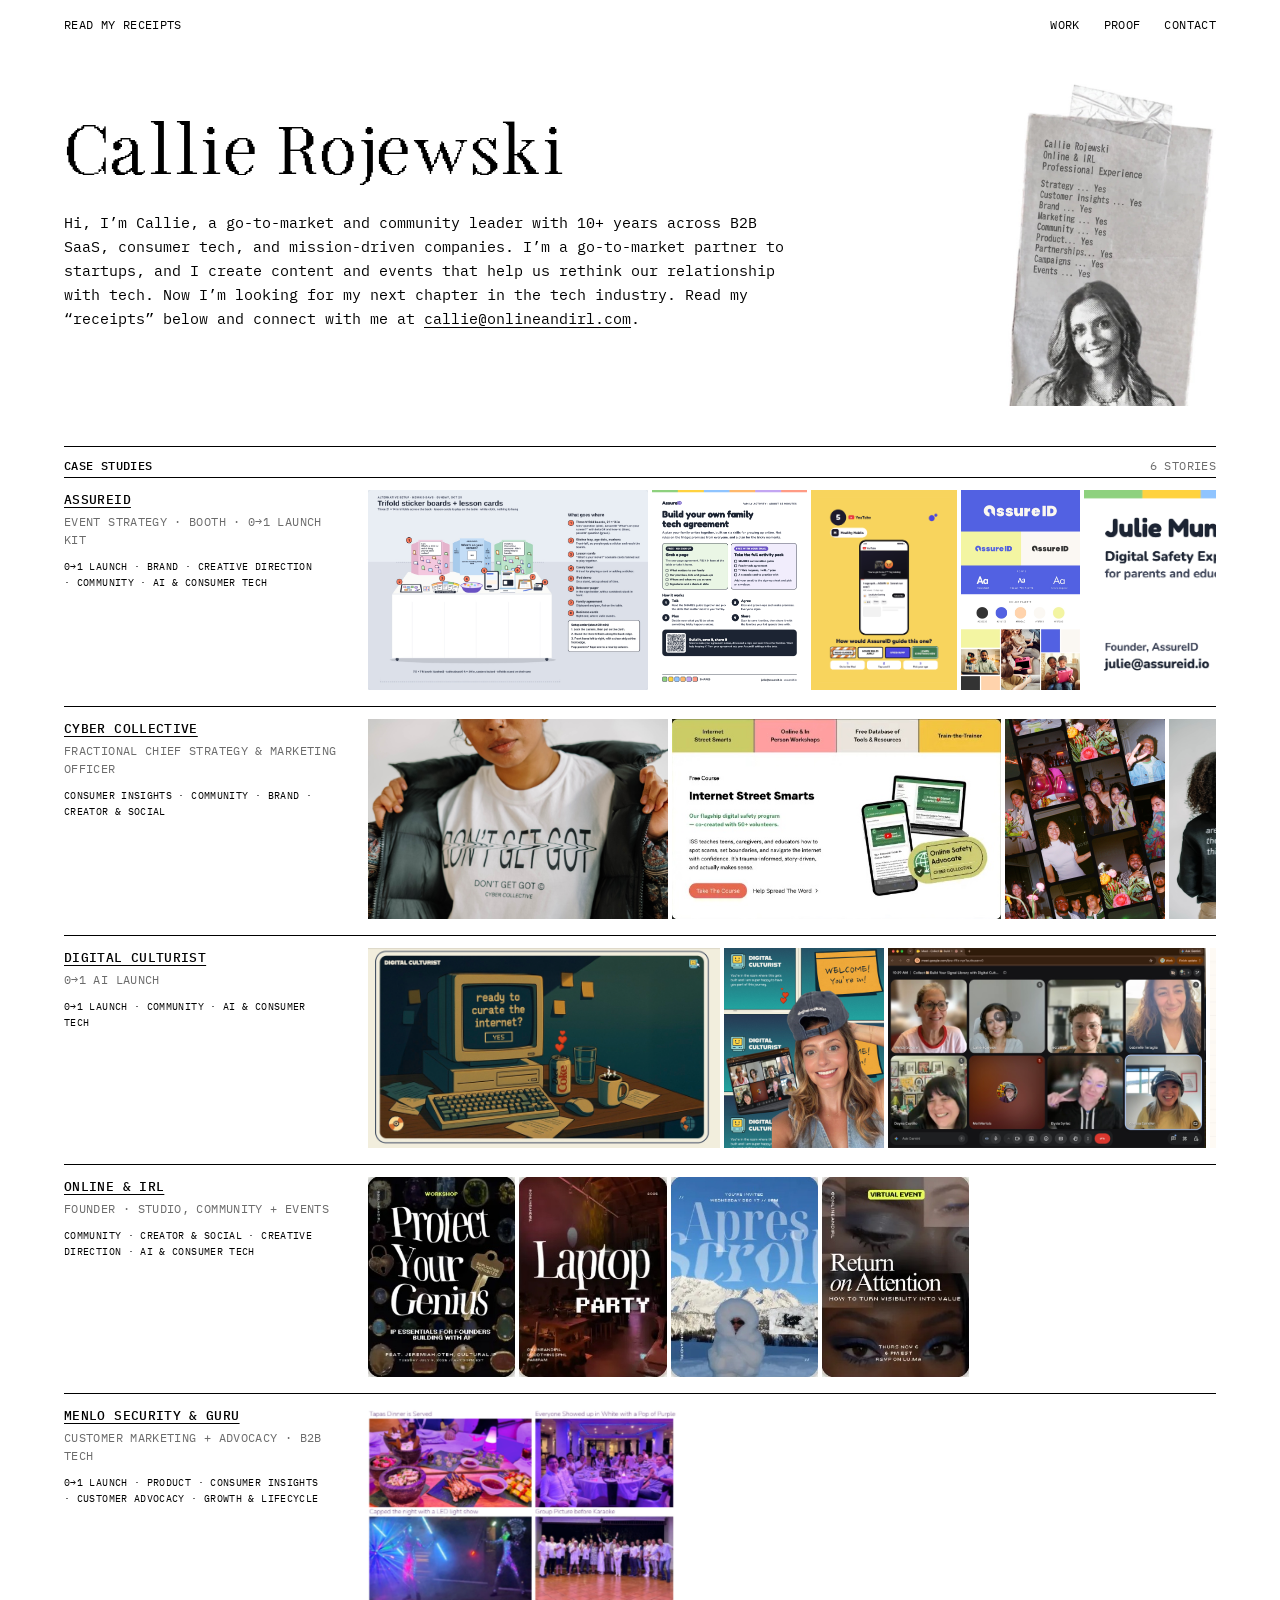
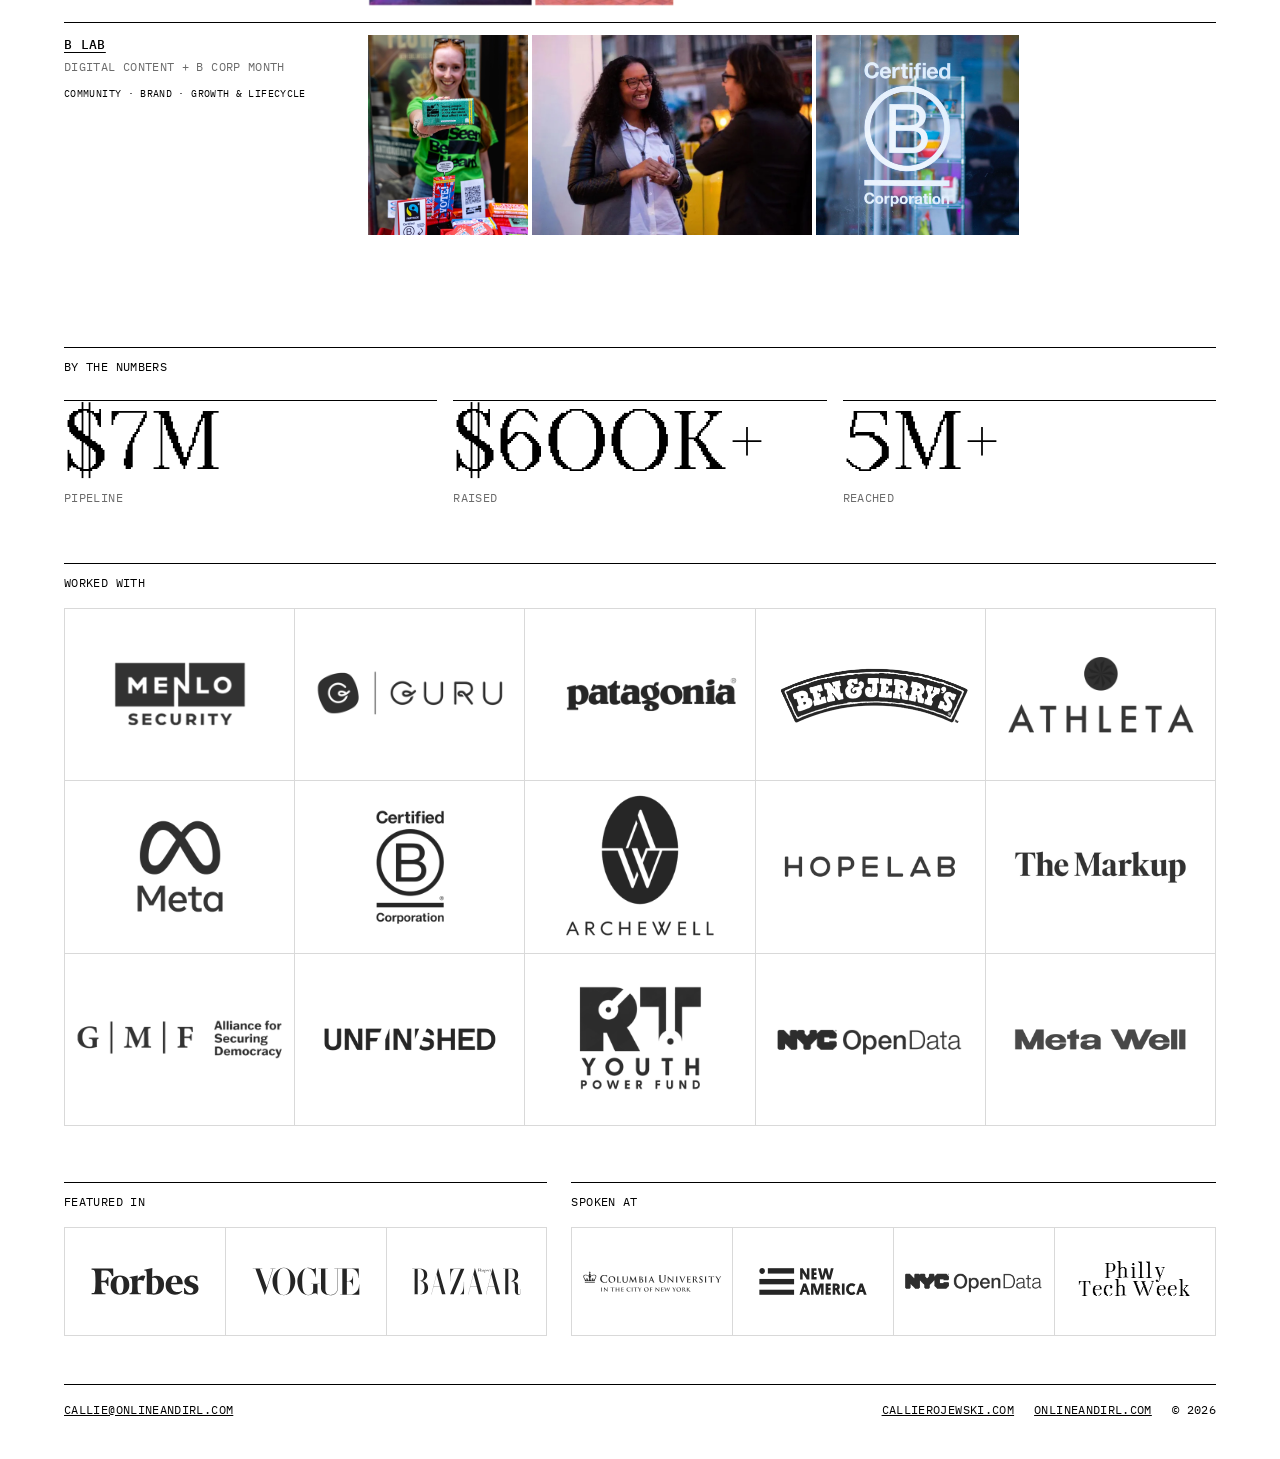
==== commit 8faabc78: "Tighten Digital Culturist labels and AssureID hero stats Digital Culturist: home-page sub drops "Fra" ====
--- a/index.html
+++ b/index.html
@@ -324,8 +324,8 @@
       <span class="story-meta"><span class="story-name">Cyber Collective</span><span class="story-sub">Fractional Chief Strategy &amp; Marketing Officer</span><span class="story-tags">Consumer Insights · Community · Brand · Creator &amp; Social</span><span class="story-go">Read →</span></span>
       <span class="story-strip"><img src="images/cc/merch-dont-get-got.jpg" alt="“Don’t Get Got” tee" loading="lazy"><img src="images/cc/iss-website.jpg" alt="Internet Street Smarts course page" loading="lazy"><img src="images/cc/convening-collage.jpg" alt="Guests at a Cyber Collective dinner" loading="lazy"><img src="images/cc/merch-hoodie-back.jpg" alt="Hoodie: are you who the internet thinks you are?" loading="lazy"><img src="images/cc/password-journal.jpg" alt="Password journal" loading="lazy"><img src="images/cc/dinner-table.jpg" alt="Convening dinner table" loading="lazy"><img src="images/cc/merch-duo.jpg" alt="Merch shoot" loading="lazy"></span>
     </a>
-    <a class="story" href="digital-culturist.html" data-tags="zero product insights community ai">
-      <span class="story-meta"><span class="story-name">Digital Culturist</span><span class="story-sub">Fractional CMO · 0→1 AI launch</span><span class="story-tags">0→1 Launch · Product · Consumer Insights · Community · AI &amp; Consumer Tech</span><span class="story-go">Read →</span></span>
+    <a class="story" href="digital-culturist.html" data-tags="zero community ai">
+      <span class="story-meta"><span class="story-name">Digital Culturist</span><span class="story-sub">0→1 AI launch</span><span class="story-tags">0→1 Launch · Community · AI &amp; Consumer Tech</span><span class="story-go">Read →</span></span>
       <span class="story-strip"><img src="images/dc/brand-world.jpg" alt="Retro computer: ready to curate the internet?" loading="lazy"><img src="images/dc/hat-post-1.jpg" alt="“Paid to overthink” hat" loading="lazy"><img src="images/dc/beta-community.jpg" alt="Beta community call" loading="lazy"><img src="images/dc/trend-report.jpg" alt="Trend report map" loading="lazy"><img src="images/dc/app-mobile.jpg" alt="Save from your phone" loading="lazy"><img src="images/dc/enterprise-pilot.jpg" alt="Enterprise pilot slide" loading="lazy"></span>
     </a>
     <a class="story" href="online-and-irl.html" data-tags="community creator creative ai">
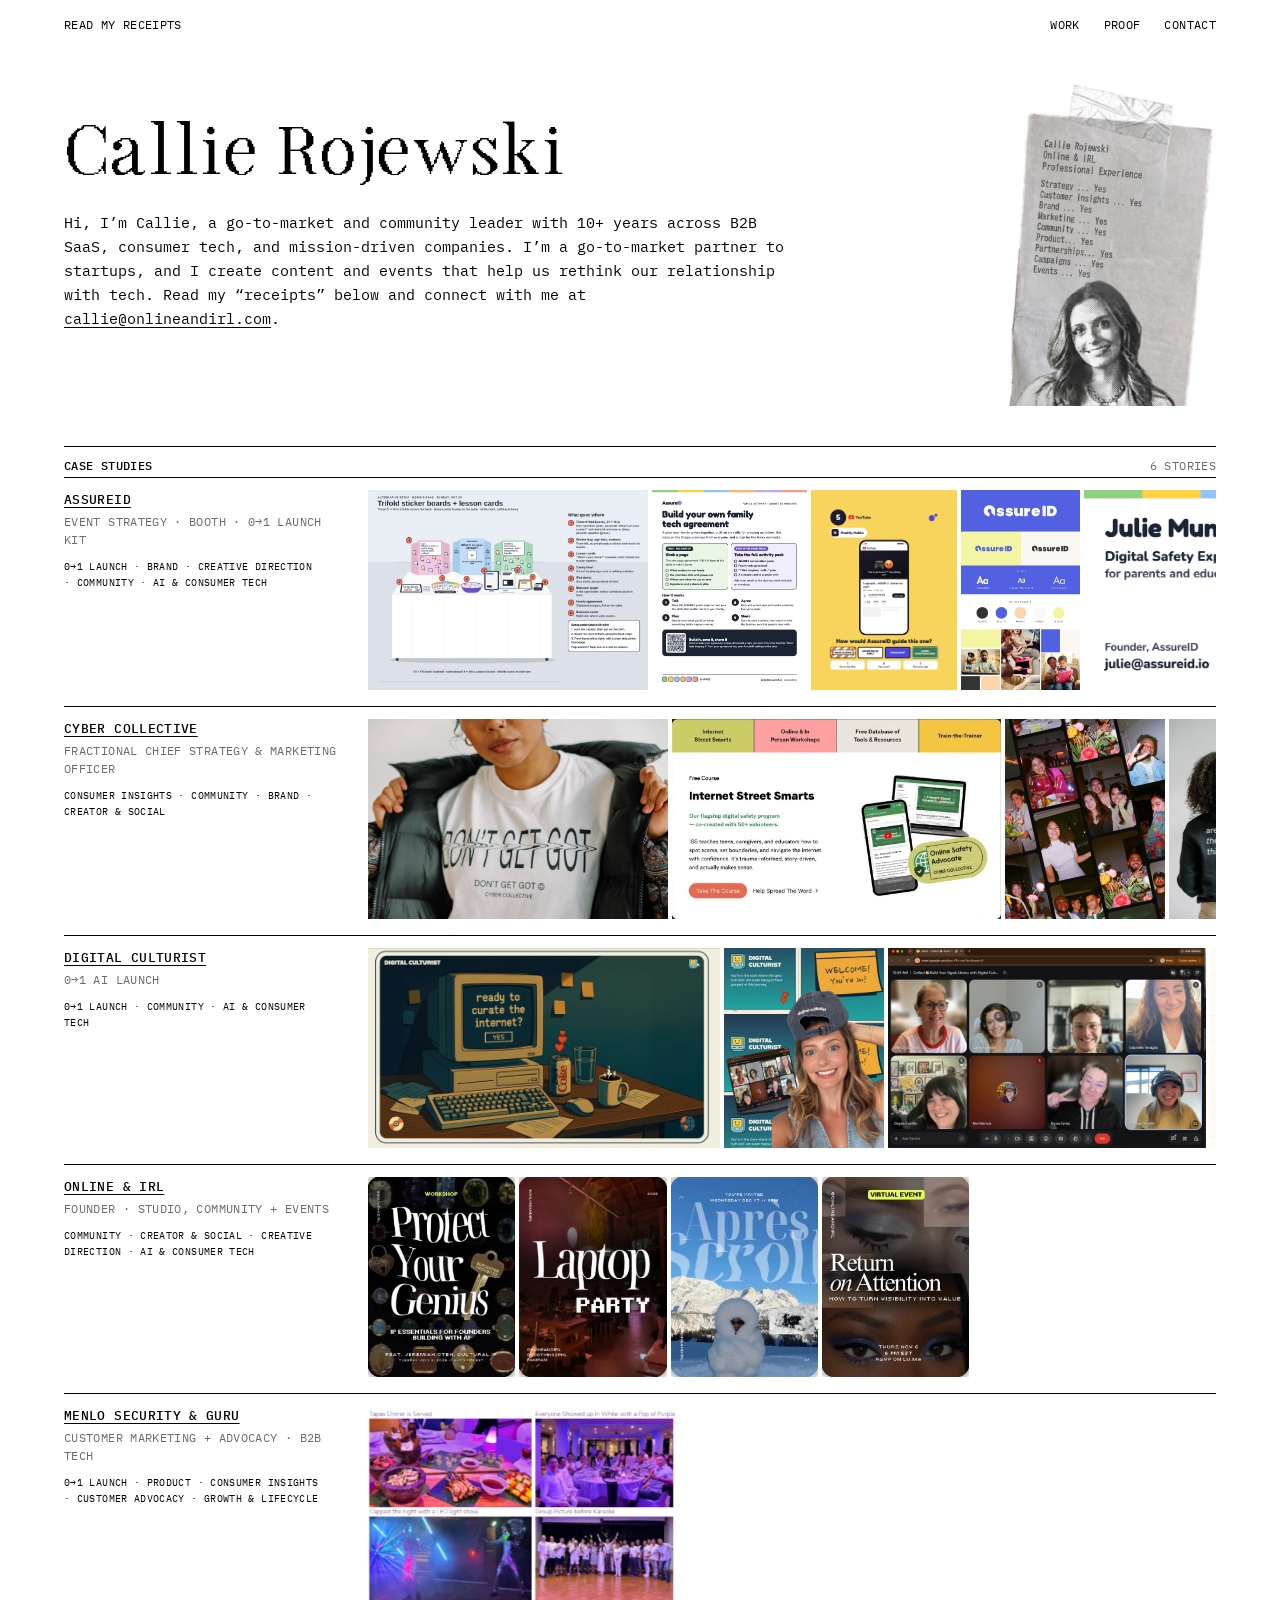
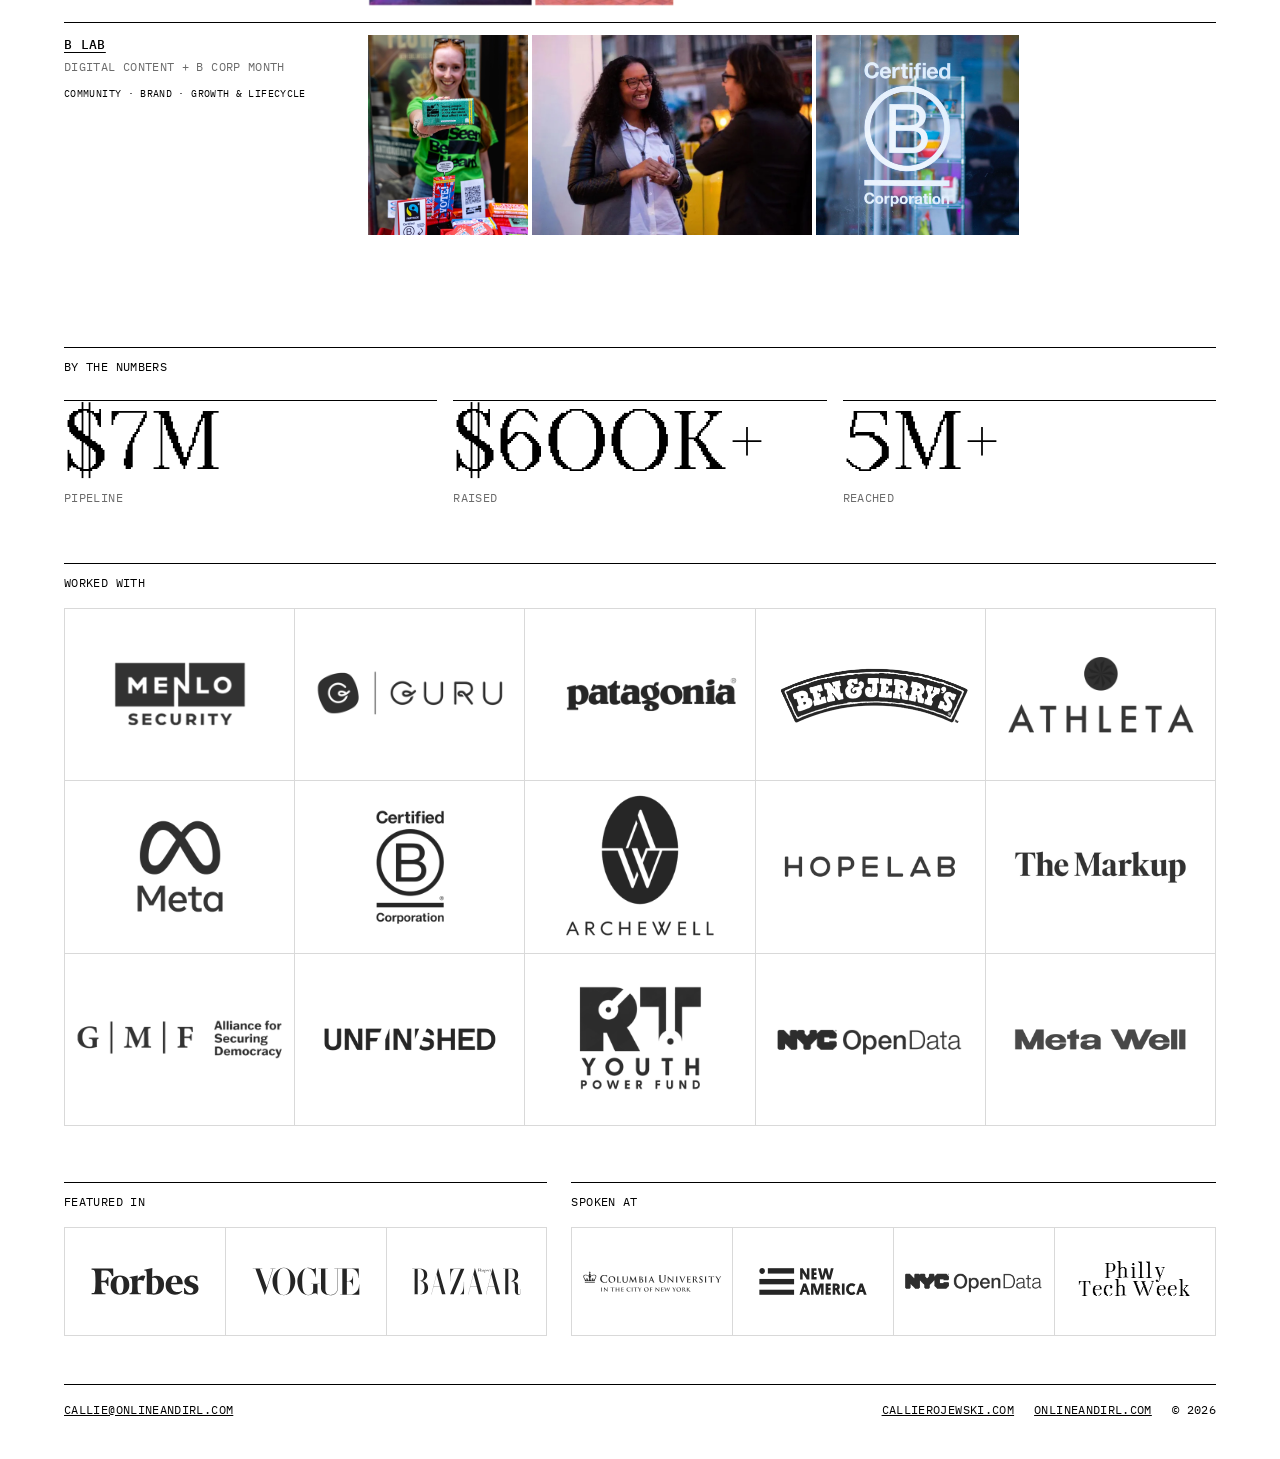
==== commit e8f9391b: "Drop "next chapter in tech" line from home hero paragraph Co-Authored-By: Claude Opus 4.7 <noreply@a" ====
--- a/index.html
+++ b/index.html
@@ -307,7 +307,7 @@
   <header class="hero">
     <div class="hero-text">
       <h1>Callie Rojewski</h1>
-      <p>Hi, I’m Callie, a go-to-market and community leader with 10+ years across B2B SaaS, consumer tech, and mission-driven companies. I’m a go-to-market partner to startups, and I create content and events that help us rethink our relationship with tech. Now I’m looking for my next chapter in the tech industry. Read my “receipts” below and connect with me at <a href="mailto:callie@onlineandirl.com">callie@onlineandirl.com</a>.</p>
+      <p>Hi, I’m Callie, a go-to-market and community leader with 10+ years across B2B SaaS, consumer tech, and mission-driven companies. I’m a go-to-market partner to startups, and I create content and events that help us rethink our relationship with tech. Read my “receipts” below and connect with me at <a href="mailto:callie@onlineandirl.com">callie@onlineandirl.com</a>.</p>
     </div>
     <figure class="hero-receipt">
       <img src="images/receipt-header.jpg" width="680" height="1000" alt="A taped-up receipt reading Callie Rojewski, Online &amp; IRL, Professional Experience: Strategy, Customer Insights, Brand, Marketing, Community, Product, Partnerships, Campaigns and Events, each marked Yes, above a halftone photo of Callie.">
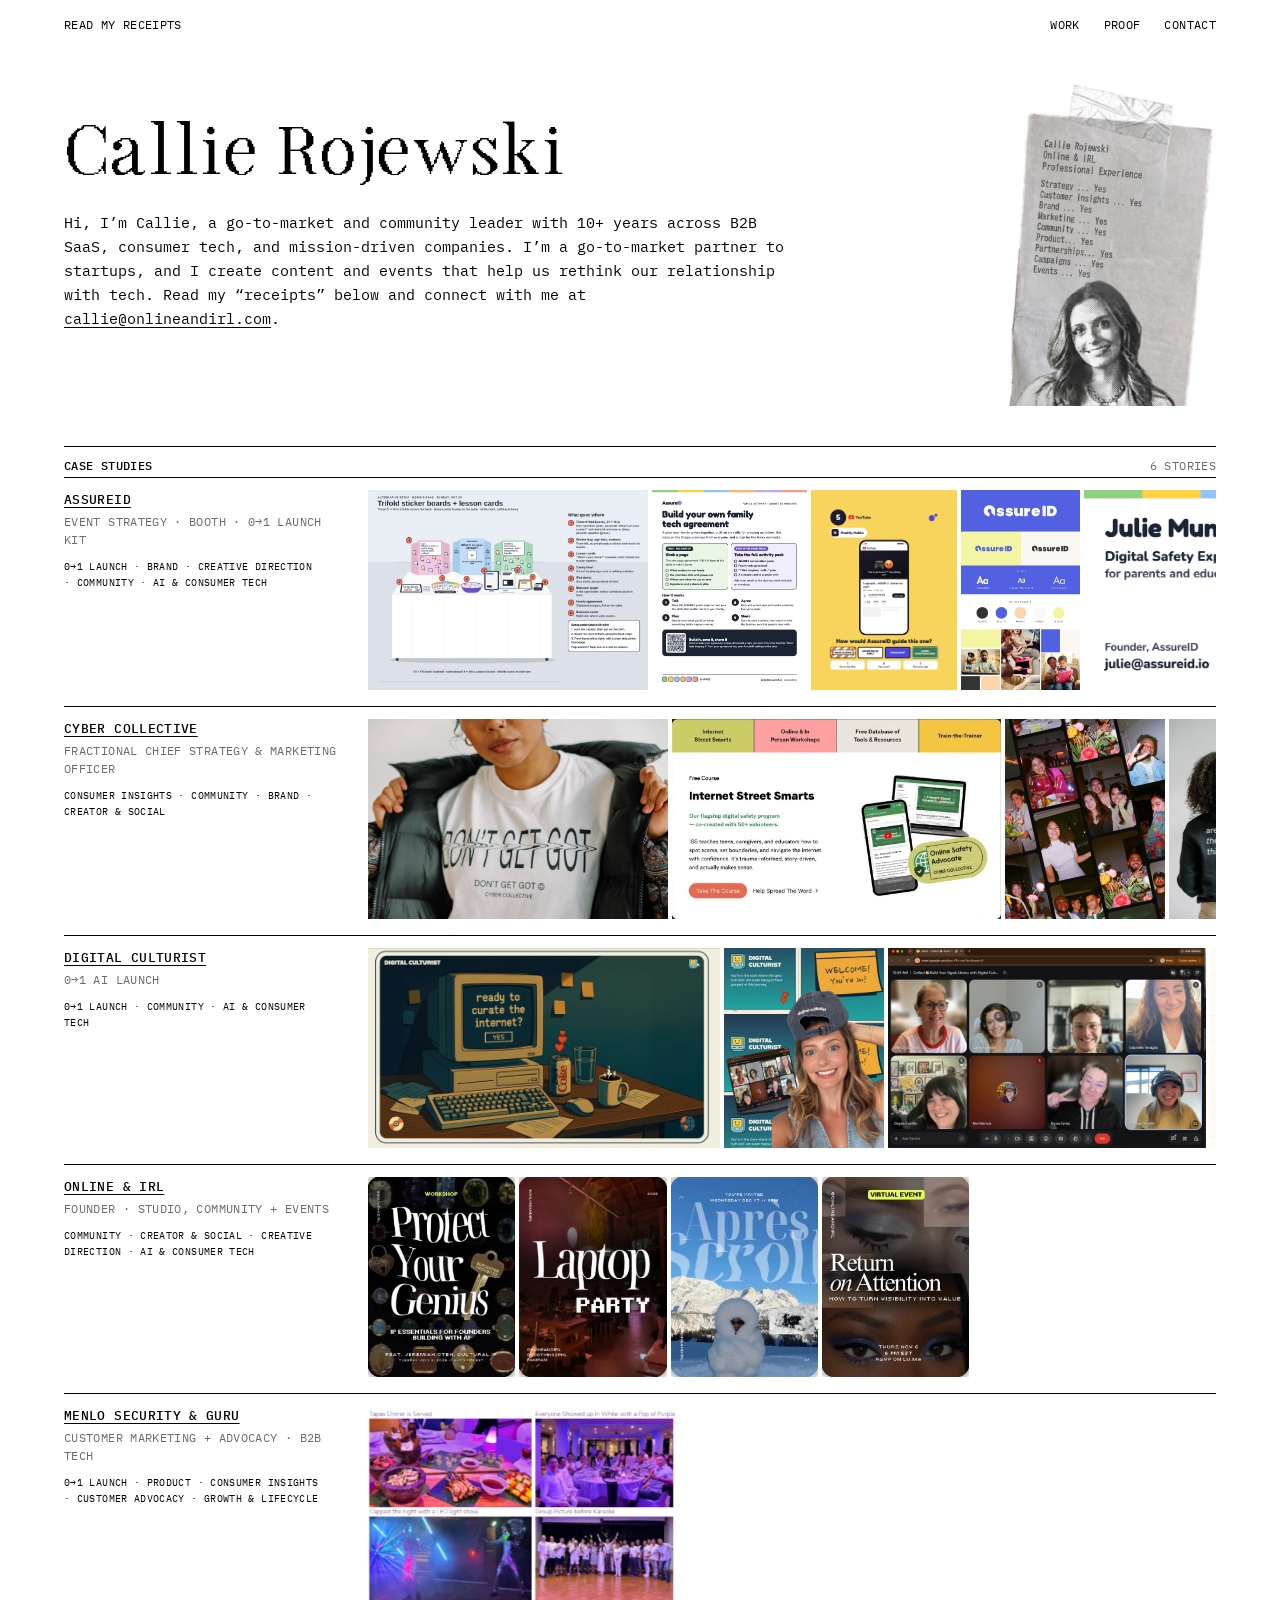
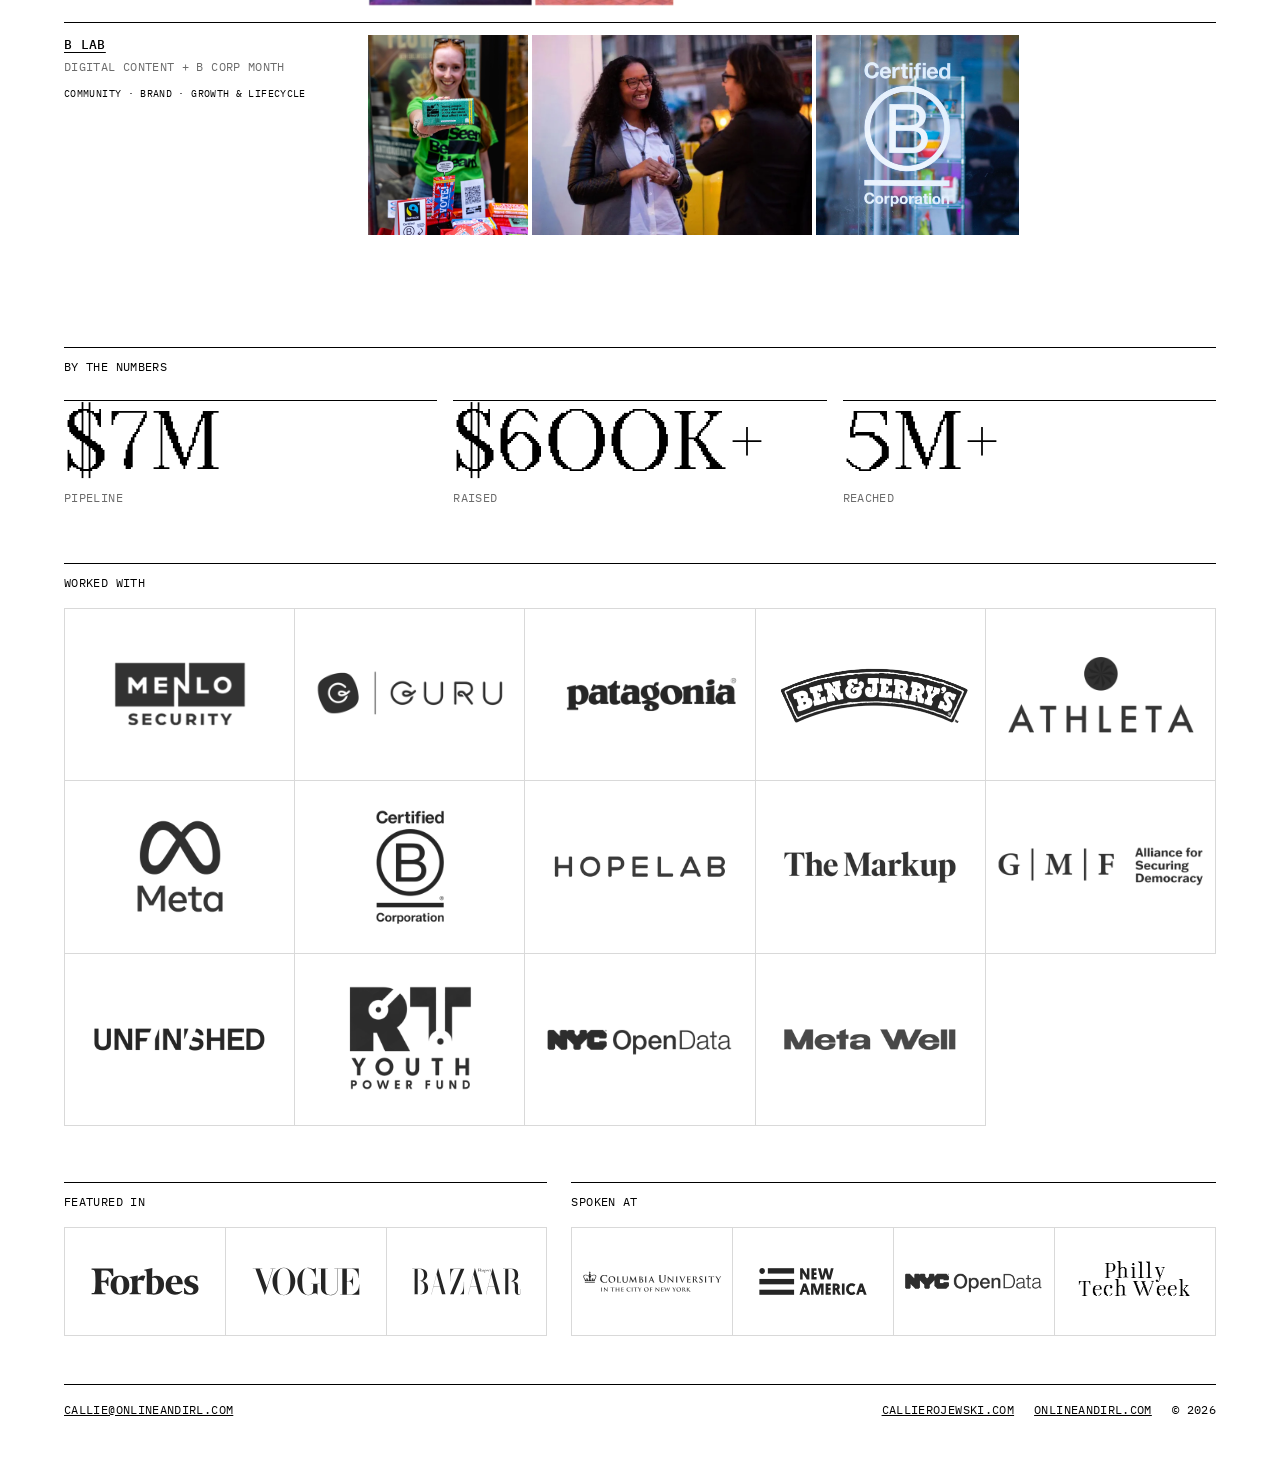
==== commit 7a470b79: "Correct Cyber Collective footprint and funders Updates Cyber Collective page from 14+ to 7+ countrie" ====
--- a/index.html
+++ b/index.html
@@ -359,7 +359,6 @@
       <li><img style="--s: 1.2" src="images/logos/athleta.png" alt="Athleta" width="600" height="450" loading="lazy"></li>
       <li><img style="--s: 1.15" src="images/logos/meta.png" alt="Meta" width="600" height="450" loading="lazy"></li>
       <li><img style="--s: 1.15" src="images/logos/b-corp.png" alt="B Lab / Certified B Corporation" width="600" height="450" loading="lazy"></li>
-      <li><img style="--s: 1.1" src="images/logos/archewell.png" alt="Archewell Foundation" width="600" height="450" loading="lazy"></li>
       <li><img src="images/logos/hopelab.png" alt="Hopelab" width="600" height="450" loading="lazy"></li>
       <li><img src="images/logos/the-markup.png" alt="The Markup" width="600" height="450" loading="lazy"></li>
       <li><img style="--s: 1.2" src="images/logos/alliance-for-securing-democracy.png" alt="Alliance for Securing Democracy" width="600" height="450" loading="lazy"></li>
